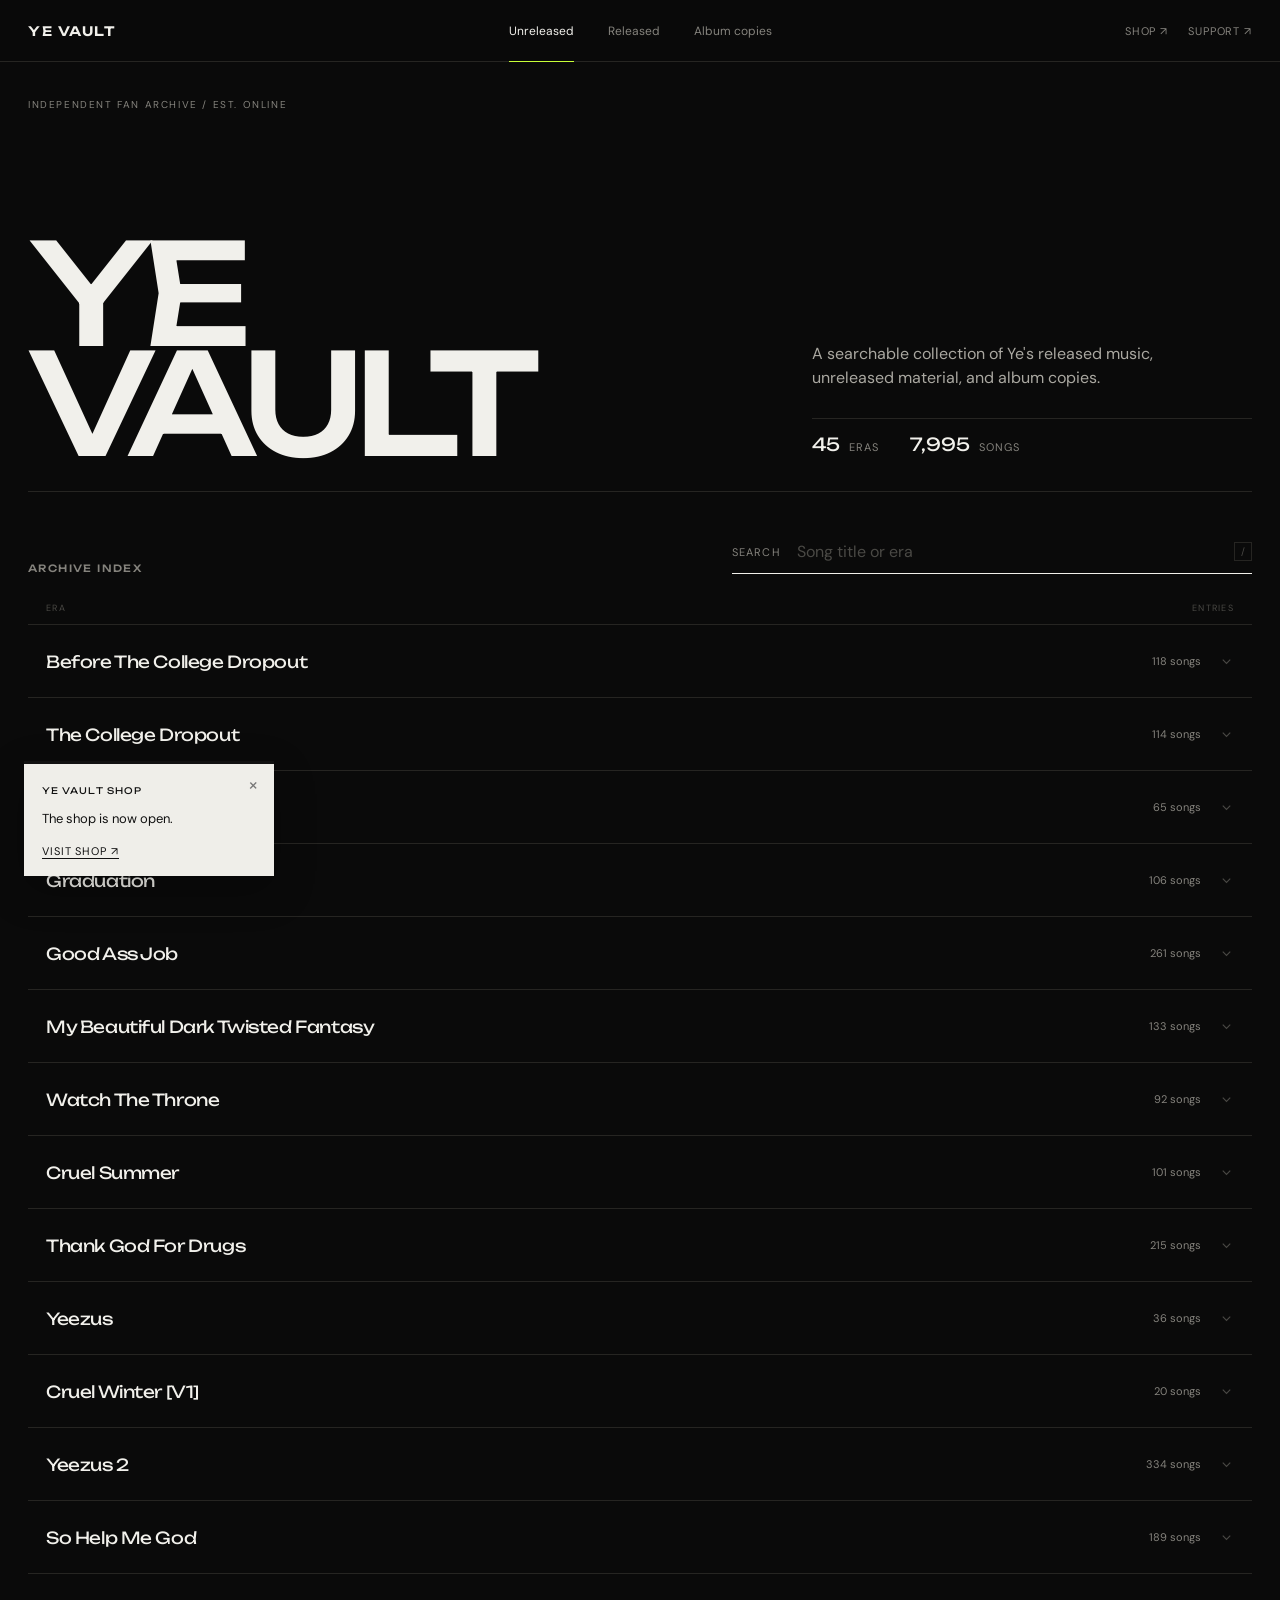
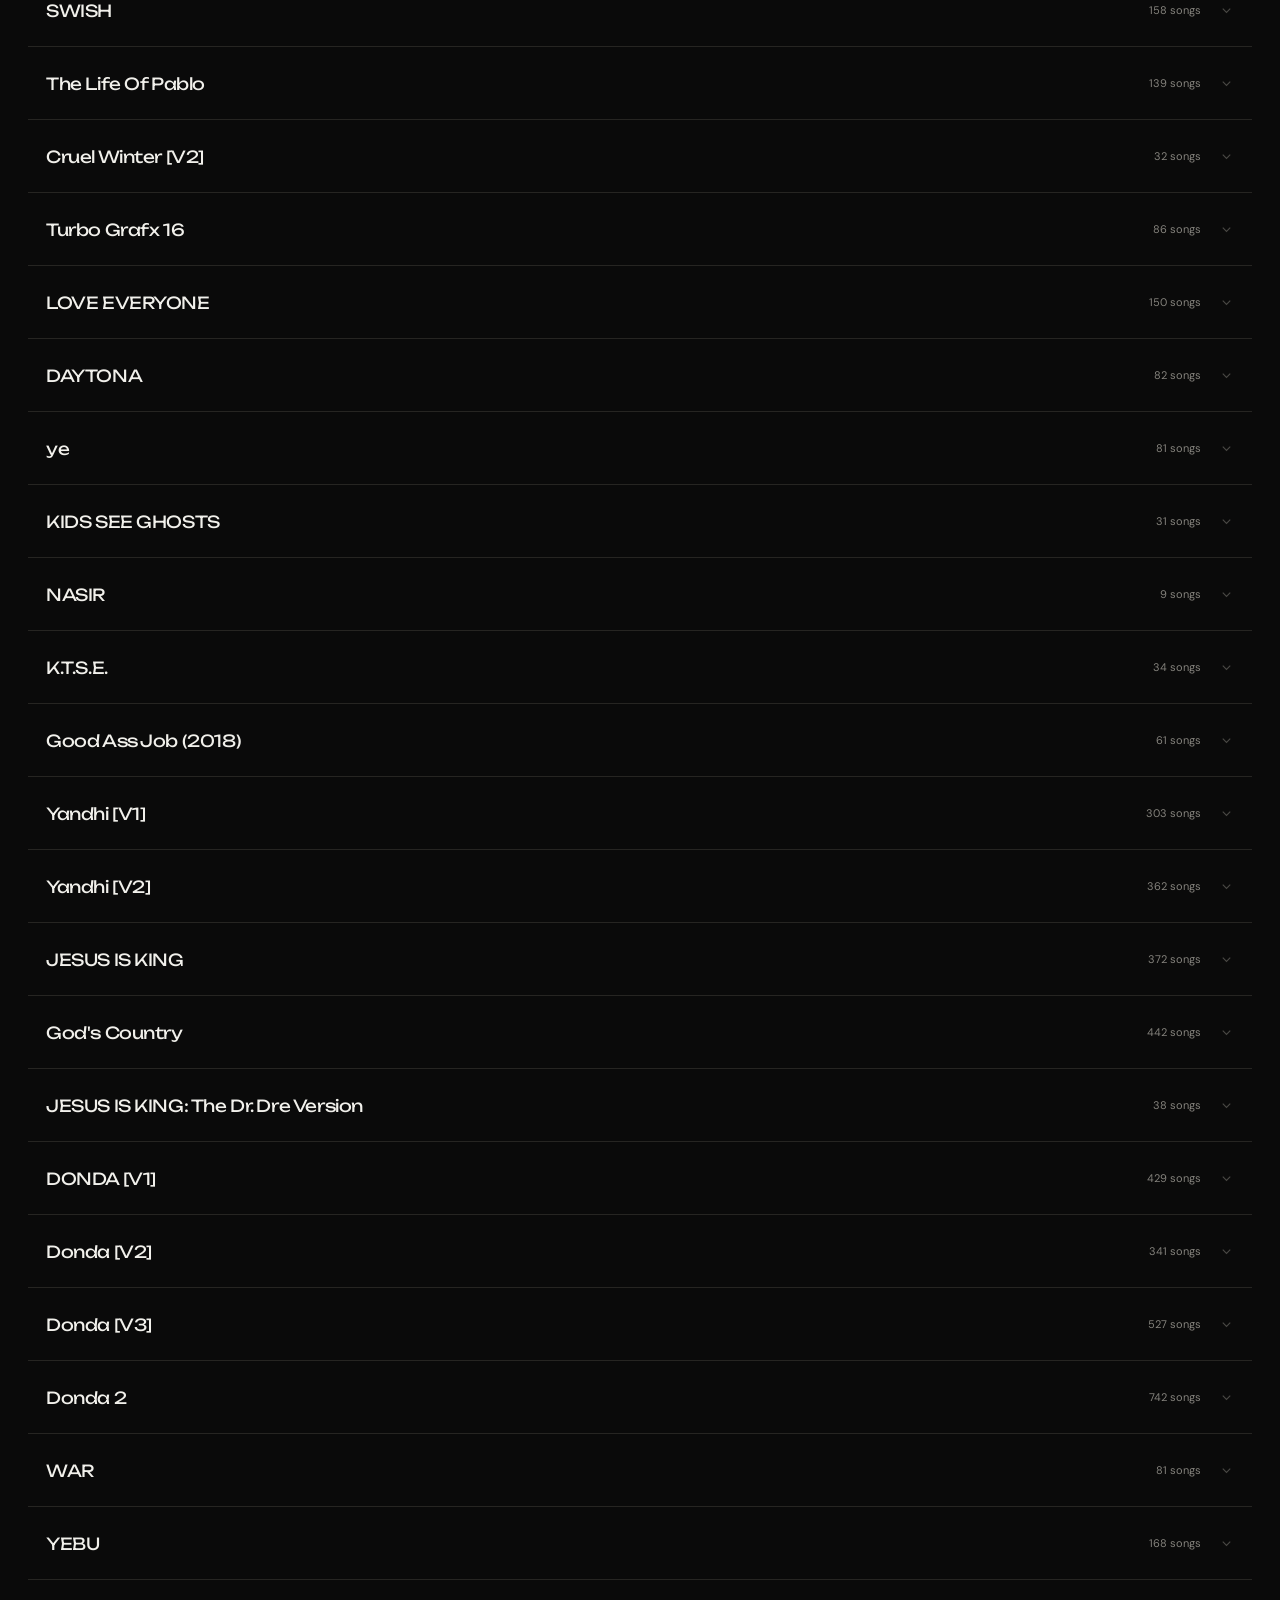
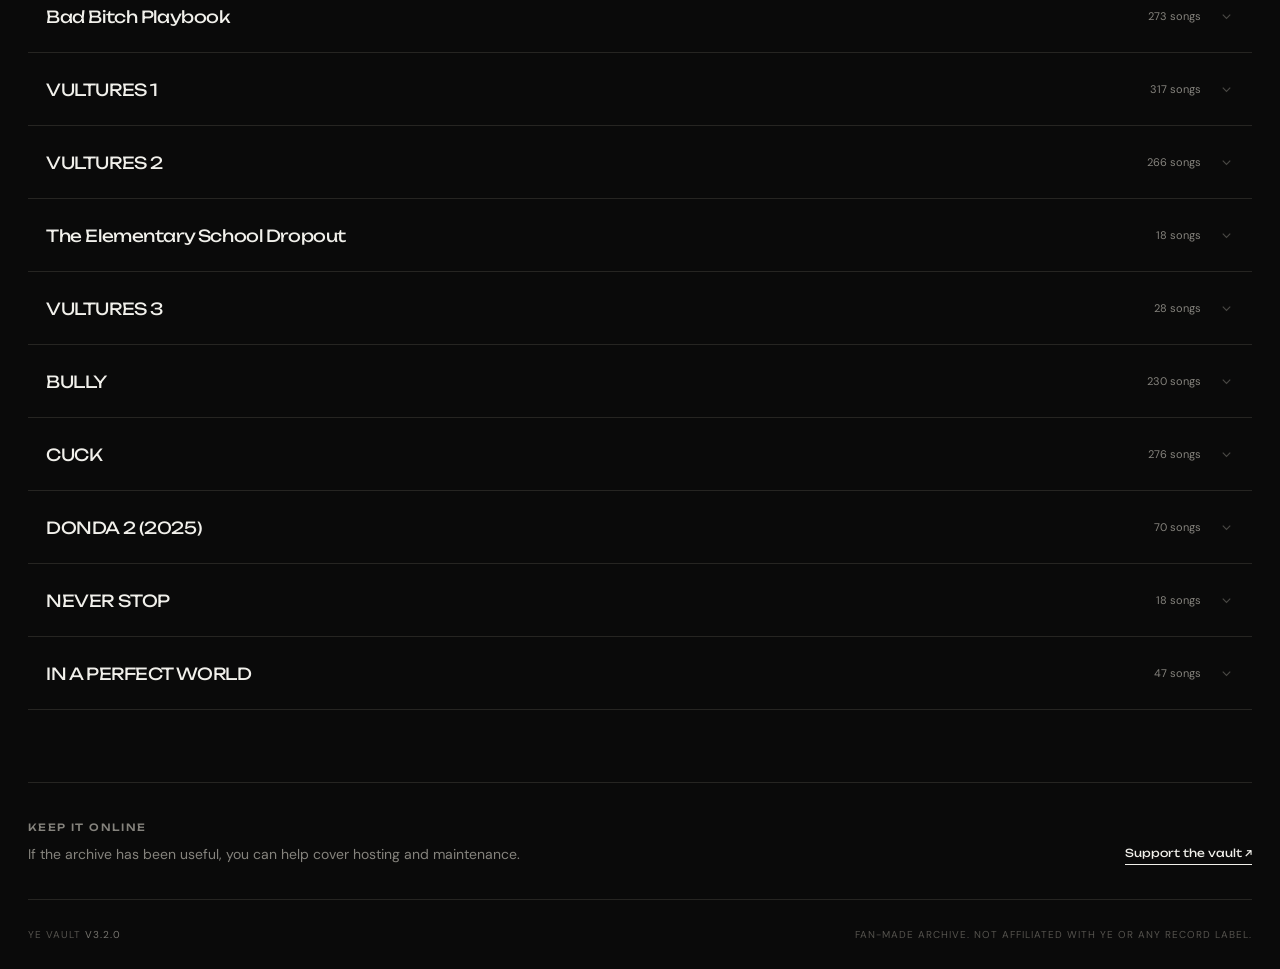
==== index.html @ 6bb831fe "version i forgot" ====
<!DOCTYPE html>
<html lang="en">
<head>
  <meta charset="UTF-8">
  <meta name="viewport" content="width=device-width, initial-scale=1.0">
  <meta name="theme-color" content="#0a0a0a">
  <title>YE Vault — Discography Archive</title>
  <link rel="preconnect" href="https://fonts.googleapis.com">
  <link rel="preconnect" href="https://fonts.gstatic.com" crossorigin>
  <link href="https://fonts.googleapis.com/css2?family=Unbounded:wght@300;400;500;600&family=DM+Sans:wght@300;400;500;600&display=swap" rel="stylesheet">
  <link rel="stylesheet" href="assets/style.css">
</head>
<body>

<header class="site-header">
  <a class="wordmark" href="#top" aria-label="YE Vault home">YE VAULT</a>

  <nav class="primary-nav" aria-label="Archive sections">
    <button class="nav-tab active" type="button" data-tab="u" onclick="switchTab('u','songs')">Unreleased</button>
    <button class="nav-tab" type="button" data-tab="r" onclick="switchTab('r','songs')">Released</button>
    <button class="nav-tab" type="button" data-tab="a" onclick="switchTab('a','links')">Album copies</button>
  </nav>

  <div class="header-links">
    <a href="https://shop.yevault.com" target="_blank" rel="noopener noreferrer">Shop ↗</a>
    <a href="https://ko-fi.com/yevault" target="_blank" rel="noopener noreferrer">Support ↗</a>
  </div>
</header>

<main id="top">
  <section class="masthead">
    <div class="masthead-kicker">Independent fan archive / est. online</div>
    <h1>YE<br>VAULT</h1>
    <div class="masthead-meta">
      <p>A searchable collection of Ye's released music, unreleased material, and album copies.</p>
      <div class="archive-counts" aria-label="Archive statistics">
        <span><strong id="nav-eras">—</strong> eras</span>
        <span><strong id="nav-songs">—</strong> songs</span>
      </div>
    </div>
  </section>

  <section class="archive-shell" aria-label="Music archive">
    <div class="archive-toolbar">
      <div class="section-label">Archive index</div>
      <label class="search-field" for="search-box">
        <span>Search</span>
        <input id="search-box" type="search" placeholder="Song title or era" oninput="onSearch(this.value)" autocomplete="off" spellcheck="false">
        <kbd>/</kbd>
      </label>
    </div>

    <div class="list-head" aria-hidden="true">
      <span>Era</span>
      <span>Entries</span>
    </div>

    <div class="era-list" id="era-list"></div>
  </section>

  <section class="support-strip">
    <div>
      <span class="section-label">Keep it online</span>
      <p>If the archive has been useful, you can help cover hosting and maintenance.</p>
    </div>
    <a href="https://ko-fi.com/yevault" target="_blank" rel="noopener noreferrer">Support the vault ↗</a>
  </section>
</main>

<footer class="site-footer">
  <div>YE VAULT <span>v3.2.0</span></div>
  <div>Fan-made archive. Not affiliated with Ye or any record label.</div>
</footer>

<button class="scroll-top" id="scroll-top" type="button" onclick="goToTop()" aria-label="Back to top">↑</button>

<div class="shop-notice" id="shop-popup" role="status">
  <button class="shop-notice-close" type="button" onclick="dismissShopNotice()" aria-label="Dismiss shop notice">×</button>
  <span>YE VAULT SHOP</span>
  <p>The shop is now open.</p>
  <a href="https://shop.yevault.com" target="_blank" rel="noopener noreferrer">Visit shop ↗</a>
</div>

<script src="assets/data.js"></script>
<script src="assets/app.js"></script>
</body>
</html>
---- assets/style.css ----
@import url('https://fonts.googleapis.com/css2?family=Unbounded:wght@300;400;500;600&family=DM+Sans:wght@300;400;500;600&display=swap');

:root{
  --bg:#0a0a0a;
  --panel:#0e0e0e;
  --ink:#f1f0eb;
  --muted:#85837d;
  --dim:#4a4945;
  --line:#262522;
  --line-soft:#181816;
  --accent:#c7ff37;
  --sans:'DM Sans',sans-serif;
  --display:'Unbounded',sans-serif;
}

*{box-sizing:border-box}
html{scroll-behavior:smooth}
body{margin:0;background:var(--bg);color:var(--ink);font-family:var(--sans);font-size:14px;-webkit-font-smoothing:antialiased}
button,input{font:inherit}
a{color:inherit}
::selection{background:var(--accent);color:#080808}

.site-header{position:sticky;top:0;z-index:100;display:grid;grid-template-columns:1fr auto 1fr;align-items:center;height:62px;padding:0 28px;background:rgba(10,10,10,.92);border-bottom:1px solid var(--line);backdrop-filter:blur(14px)}
.wordmark{font-family:var(--display);font-size:13px;font-weight:600;letter-spacing:.12em;text-decoration:none;white-space:nowrap}
.primary-nav{display:flex;height:100%}
.nav-tab{position:relative;padding:0 17px;border:0;background:transparent;color:var(--muted);cursor:pointer;font-size:12px}
.nav-tab::after{content:"";position:absolute;left:17px;right:17px;bottom:-1px;height:1px;background:transparent}
.nav-tab:hover{color:var(--ink)}
.nav-tab.active{color:var(--ink)}
.nav-tab.active::after{background:var(--accent)}
.header-links{justify-self:end;display:flex;gap:20px;font-size:11px;text-transform:uppercase;letter-spacing:.08em}
.header-links a{color:var(--muted);text-decoration:none}
.header-links a:hover{color:var(--ink)}

main{width:min(1480px,100%);margin:0 auto;padding:0 28px}
.masthead{min-height:430px;display:grid;grid-template-columns:1fr 1fr;grid-template-rows:auto 1fr auto;padding:36px 0 32px;border-bottom:1px solid var(--line)}
.masthead-kicker{grid-column:1/-1;font-size:10px;text-transform:uppercase;letter-spacing:.16em;color:var(--muted)}
.masthead h1{align-self:end;margin:0;font-family:var(--display);font-size:clamp(76px,11vw,180px);font-weight:500;line-height:.78;letter-spacing:-.075em}
.masthead-meta{align-self:end;justify-self:end;width:min(440px,100%);display:grid;gap:28px;padding-bottom:4px}
.masthead-meta p{margin:0;color:#aaa8a1;font-size:16px;line-height:1.5;max-width:38ch}
.archive-counts{display:flex;gap:30px;padding-top:14px;border-top:1px solid var(--line);color:var(--muted);font-size:11px;text-transform:uppercase;letter-spacing:.1em}
.archive-counts strong{font-family:var(--display);font-size:18px;font-weight:400;color:var(--ink);letter-spacing:0;margin-right:5px}

.archive-shell{padding:48px 0 72px}
.archive-toolbar{display:grid;grid-template-columns:1fr minmax(320px,520px);align-items:end;gap:30px;margin-bottom:28px}
.section-label{font-family:var(--display);font-size:10px;font-weight:500;text-transform:uppercase;letter-spacing:.14em;color:var(--muted)}
.search-field{display:grid;grid-template-columns:auto 1fr auto;align-items:center;gap:14px;border-bottom:1px solid var(--ink);padding:0 0 10px;color:var(--muted)}
.search-field span{font-size:11px;text-transform:uppercase;letter-spacing:.1em}
.search-field input{min-width:0;border:0;outline:0;background:transparent;color:var(--ink);font-size:16px}
.search-field input::placeholder{color:#4a4945}
.search-field kbd{font-family:var(--sans);font-size:10px;border:1px solid var(--line);padding:2px 6px;color:var(--dim)}

.list-head{display:grid;grid-template-columns:1fr auto;gap:20px;padding:0 18px 10px;border-bottom:1px solid var(--line);font-size:9px;text-transform:uppercase;letter-spacing:.14em;color:var(--dim)}
.era-list{width:100%}
.era-wrap{border-bottom:1px solid var(--line)}
.era-row{display:grid;grid-template-columns:1fr auto;align-items:center;gap:20px;min-height:72px;padding:0 18px;cursor:pointer;user-select:none;transition:background .12s ease}
.era-row:hover{background:#10100f}
.era-row.active{background:#11120e}
.era-row-name{font-family:var(--display);font-size:clamp(13px,1.3vw,18px);font-weight:400;letter-spacing:-.025em}
.era-row-right{display:flex;align-items:center;gap:18px}
.era-pill{font-size:11px;color:var(--muted);text-transform:lowercase;white-space:nowrap}
.era-chevron{width:15px;height:15px;color:var(--dim);transition:transform .2s ease,color .2s ease}
.era-row.active .era-chevron{transform:rotate(180deg);color:var(--accent)}

.songs-panel{display:grid;grid-template-rows:0fr;transition:grid-template-rows .28s ease}
.songs-panel.open{grid-template-rows:1fr}
.songs-inner{overflow:hidden;background:#0d0d0c}
.song-item{display:grid;grid-template-columns:42px minmax(0,1fr) auto 54px 26px 22px;align-items:center;gap:14px;min-height:46px;padding:0 18px;border-top:1px solid var(--line-soft);text-decoration:none;color:inherit;transition:background .1s ease}
.song-item:hover{background:#121210}
.song-num{color:#393834;font-size:10px;font-variant-numeric:tabular-nums}
.song-name{overflow:hidden;text-overflow:ellipsis;white-space:nowrap;color:#b8b6af;font-size:13px}
.song-item:hover .song-name{color:var(--ink)}
.song-quality{font-size:9px;text-transform:uppercase;letter-spacing:.08em;white-space:nowrap}
.song-len{justify-self:end;color:#4d4c47;font-size:10px;font-variant-numeric:tabular-nums}
.ext-icon,.note-toggle{display:grid;place-items:center;width:22px;height:22px;color:#55534e}
.ext-icon{opacity:.3}
.song-item:hover .ext-icon{opacity:1;color:var(--accent)}
.ext-icon svg{width:12px;height:12px}
.note-toggle{border:1px solid var(--line);font-size:12px;line-height:1}
.song-item.expanded .note-toggle{border-color:var(--accent);color:var(--accent)}
.no-link .ext-icon{visibility:hidden}
.song-note{display:none;padding:12px 122px 16px 74px;border-top:1px solid var(--line-soft);color:#77756f;font-size:12px;line-height:1.55}
.song-item.expanded + .song-note{display:block}

.q-high{color:#9adf65}.q-cd{color:#7caed9}.q-low{color:#d2786c}.q-rec{color:#d4ad5c}.q-na{color:#44433f}.q-other{color:#a58bd4}.q-conf{color:#73c8c0}
.no-results{padding:54px 18px;border-bottom:1px solid var(--line);color:var(--dim);font-family:var(--display);font-size:11px;text-transform:uppercase;letter-spacing:.1em}

.support-strip{display:grid;grid-template-columns:1fr auto;align-items:end;gap:30px;padding:34px 0;border-top:1px solid var(--line);border-bottom:1px solid var(--line)}
.support-strip p{margin:9px 0 0;color:var(--muted);max-width:560px;line-height:1.5}
.support-strip a{font-family:var(--display);font-size:11px;text-decoration:none;border-bottom:1px solid var(--ink);padding-bottom:4px}
.support-strip a:hover{color:var(--accent);border-color:var(--accent)}

.site-footer{display:flex;justify-content:space-between;gap:24px;width:min(1480px,100%);margin:0 auto;padding:28px;color:#55534e;font-size:10px;text-transform:uppercase;letter-spacing:.1em}
.site-footer span{color:#77756f}
.scroll-top{position:fixed;right:24px;bottom:24px;z-index:120;width:38px;height:38px;border:1px solid var(--line);background:#0d0d0c;color:var(--ink);opacity:0;pointer-events:none;cursor:pointer;transition:opacity .2s,border-color .2s}
.scroll-top.visible{opacity:1;pointer-events:auto}
.scroll-top:hover{border-color:var(--accent);color:var(--accent)}

.shop-notice{position:fixed;left:24px;bottom:24px;z-index:130;width:250px;padding:16px 18px 17px;background:#efeee9;color:#111;border-top:3px solid #111;box-shadow:0 14px 40px rgba(0,0,0,.28);animation:noticeIn .35s .8s both}
.shop-notice.hidden{display:none}
.shop-notice>span{font-family:var(--display);font-size:9px;letter-spacing:.12em}
.shop-notice p{margin:12px 0 14px;font-size:13px}
.shop-notice a{font-size:11px;text-transform:uppercase;letter-spacing:.08em;text-decoration:none;border-bottom:1px solid #111}
.shop-notice-close{position:absolute;top:10px;right:10px;border:0;background:none;color:#777;cursor:pointer;font-size:19px;line-height:1}
@keyframes noticeIn{from{opacity:0;transform:translateY(12px)}to{opacity:1;transform:none}}
@keyframes listIn{from{opacity:.35;transform:translateY(5px)}to{opacity:1;transform:none}}
.era-list.switching{animation:listIn .2s ease both}

@media(max-width:850px){
  .site-header{grid-template-columns:auto 1fr;padding:0 18px;height:auto;min-height:58px}
  .primary-nav{order:3;grid-column:1/-1;width:100%;height:42px;border-top:1px solid var(--line);margin-top:8px}
  .nav-tab{flex:1;padding:0;text-align:left}
  .nav-tab::after{left:0;right:16px}
  .header-links{gap:14px}
  main{padding:0 18px}
  .masthead{min-height:360px;grid-template-columns:1fr;padding-top:26px}
  .masthead-kicker{grid-column:auto}
  .masthead h1{font-size:clamp(68px,18vw,126px);align-self:center;margin:50px 0 38px}
  .masthead-meta{justify-self:start;width:100%}
  .archive-toolbar{grid-template-columns:1fr}
  .search-field{max-width:none}
  .song-item{grid-template-columns:32px minmax(0,1fr) auto 42px 22px;gap:10px;padding:0 10px}
  .song-quality{display:none}
  .song-note{padding:12px 44px 16px 52px}
}

@media(max-width:560px){
  .header-links a:first-child{display:none}
  .site-header{padding:0 14px}
  main{padding:0 14px}
  .masthead{min-height:330px}
  .masthead h1{font-size:21vw}
  .masthead-meta p{font-size:14px}
  .archive-counts{gap:18px}
  .archive-shell{padding:38px 0 54px}
  .list-head{padding-left:10px;padding-right:10px}
  .era-row{min-height:64px;padding:0 10px}
  .era-row-name{font-size:12px;line-height:1.3}
  .era-pill{font-size:10px}
  .song-item{grid-template-columns:24px minmax(0,1fr) 38px 20px;min-height:44px}
  .song-len{font-size:9px}
  .ext-icon{display:none}
  .song-note{padding:12px 18px 16px 44px}
  .support-strip{grid-template-columns:1fr;align-items:start}
  .support-strip a{justify-self:start}
  .site-footer{display:grid;padding:24px 14px;line-height:1.6}
  .shop-notice{left:14px;bottom:14px;width:210px}
  .scroll-top{right:14px;bottom:14px}
}
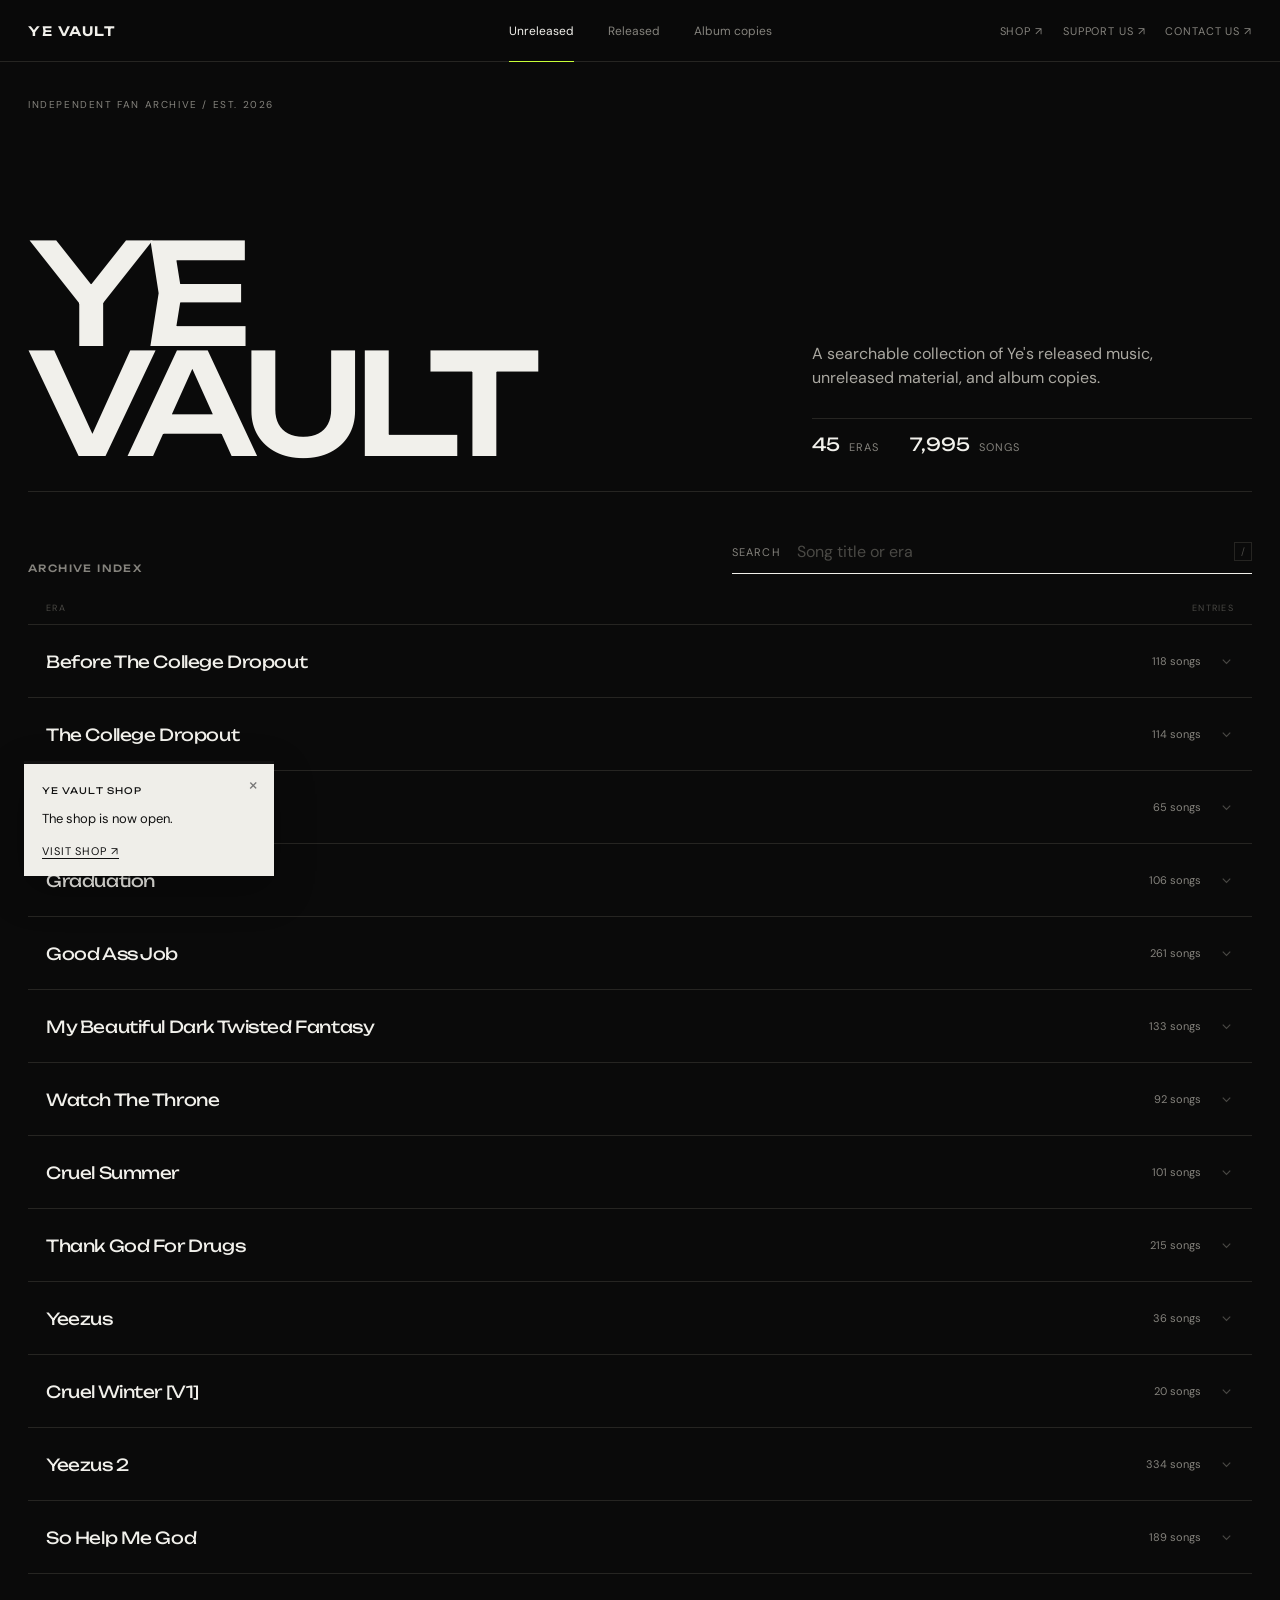
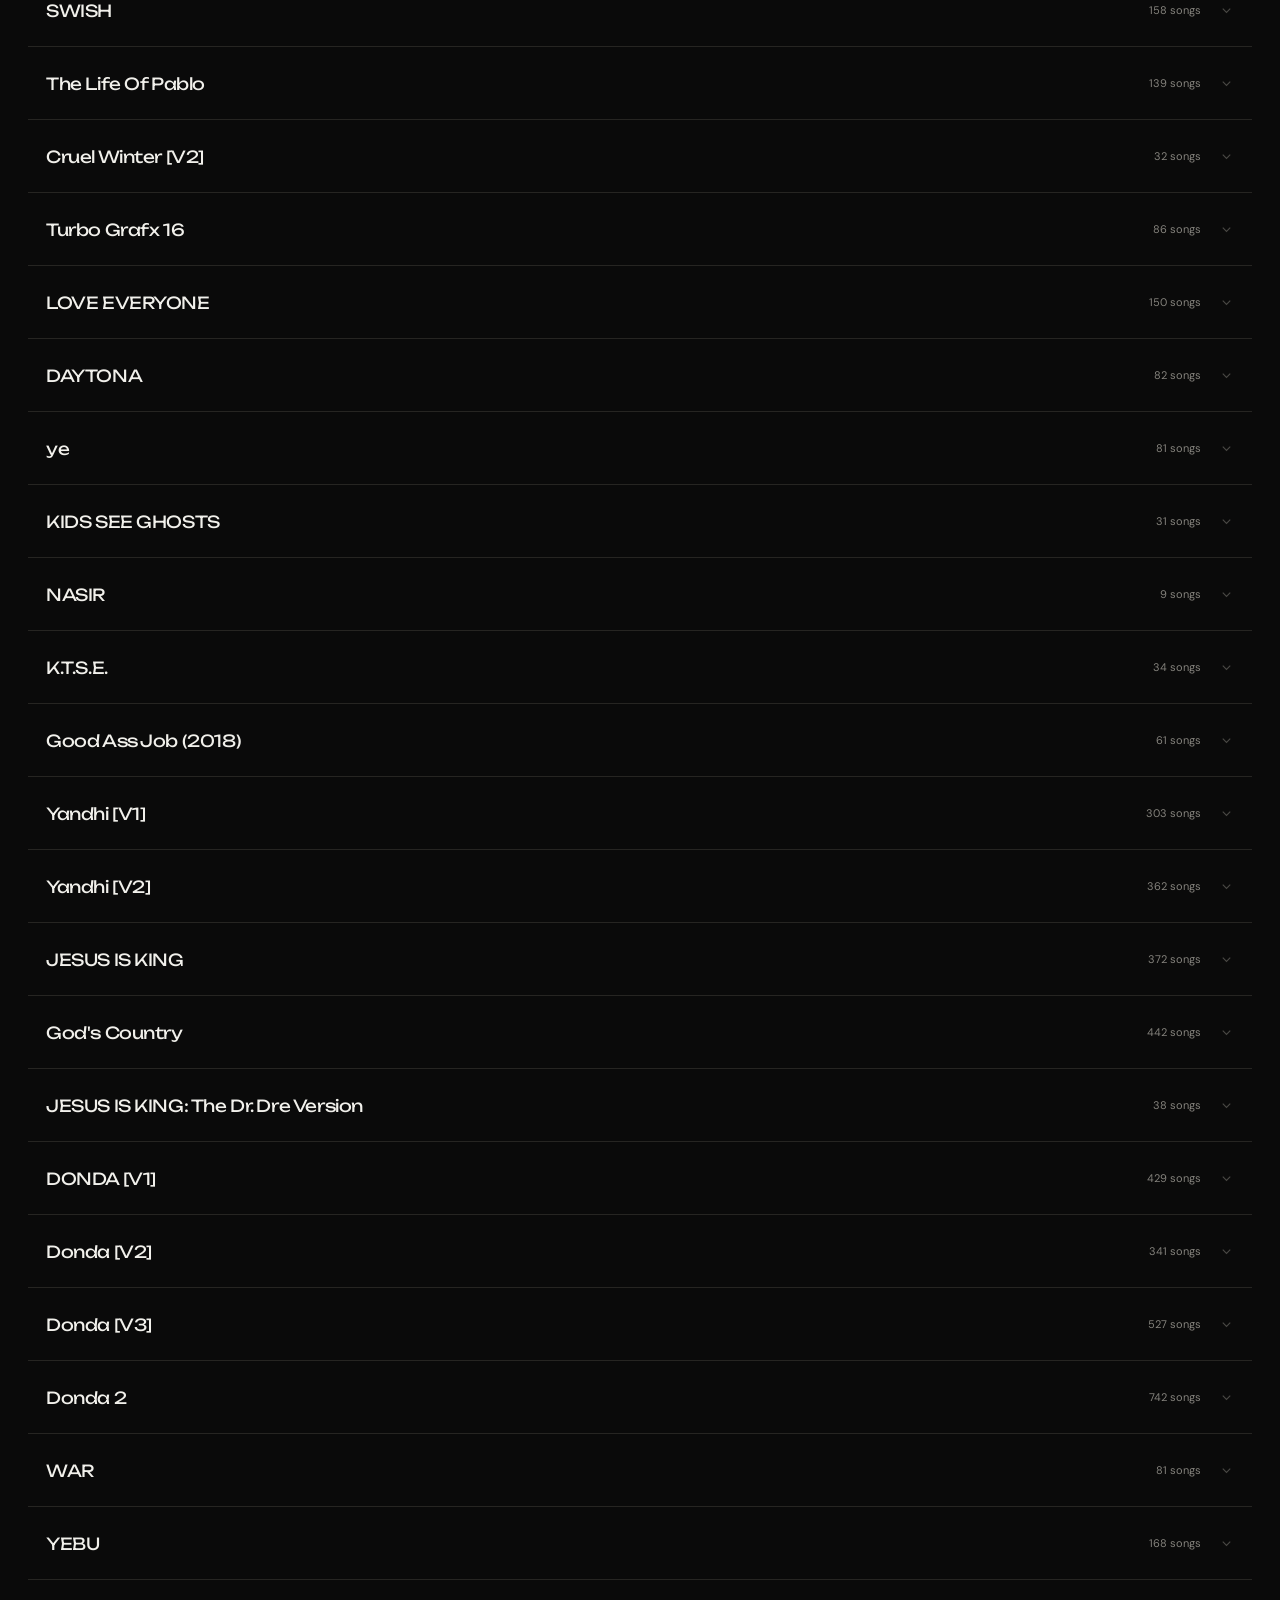
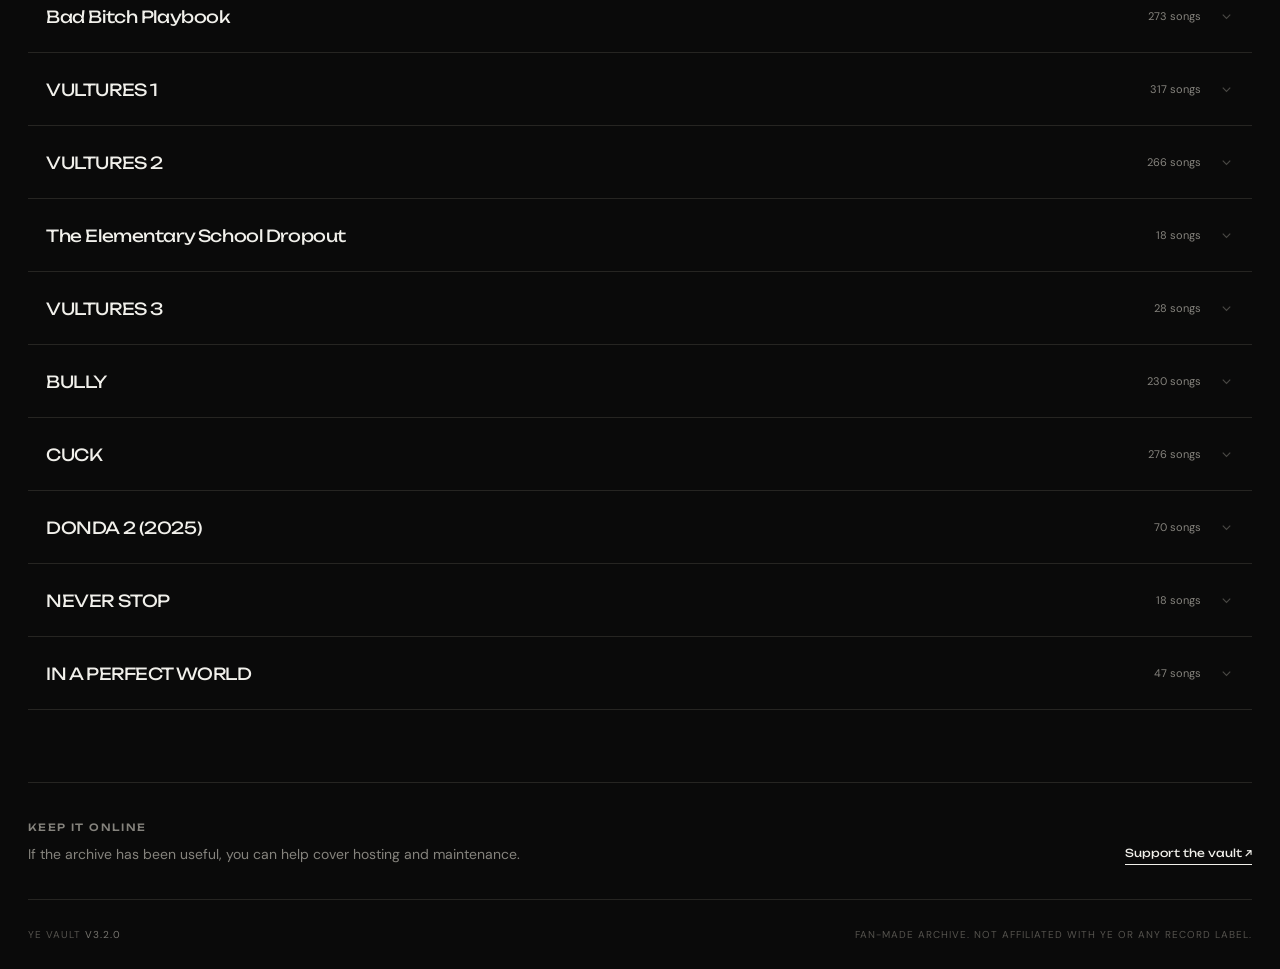
==== commit 88c2a025: "index.html v3.4.1" ====
--- a/index.html
+++ b/index.html
@@ -4,7 +4,8 @@
   <meta charset="UTF-8">
   <meta name="viewport" content="width=device-width, initial-scale=1.0">
   <meta name="theme-color" content="#0a0a0a">
-  <title>YE Vault — Discography Archive</title>
+  <title>YE VAULT</title>
+ <link rel="icon" type="image/svg+xml" href="assets/favicon.svg">
   <link rel="preconnect" href="https://fonts.googleapis.com">
   <link rel="preconnect" href="https://fonts.gstatic.com" crossorigin>
   <link href="https://fonts.googleapis.com/css2?family=Unbounded:wght@300;400;500;600&family=DM+Sans:wght@300;400;500;600&display=swap" rel="stylesheet">
@@ -23,13 +24,14 @@
 
   <div class="header-links">
     <a href="https://shop.yevault.com" target="_blank" rel="noopener noreferrer">Shop ↗</a>
-    <a href="https://ko-fi.com/yevault" target="_blank" rel="noopener noreferrer">Support ↗</a>
+    <a href="https://ko-fi.com/yevault" target="_blank" rel="noopener noreferrer">Support Us ↗</a>
+    <a href="mailto:support@yevault.com" target="_blank" rel="noopener noreferrer">Contact Us ↗</a>
   </div>
 </header>
 
 <main id="top">
   <section class="masthead">
-    <div class="masthead-kicker">Independent fan archive / est. online</div>
+    <div class="masthead-kicker">Independent fan archive / est. 2026</div>
     <h1>YE<br>VAULT</h1>
     <div class="masthead-meta">
       <p>A searchable collection of Ye's released music, unreleased material, and album copies.</p>
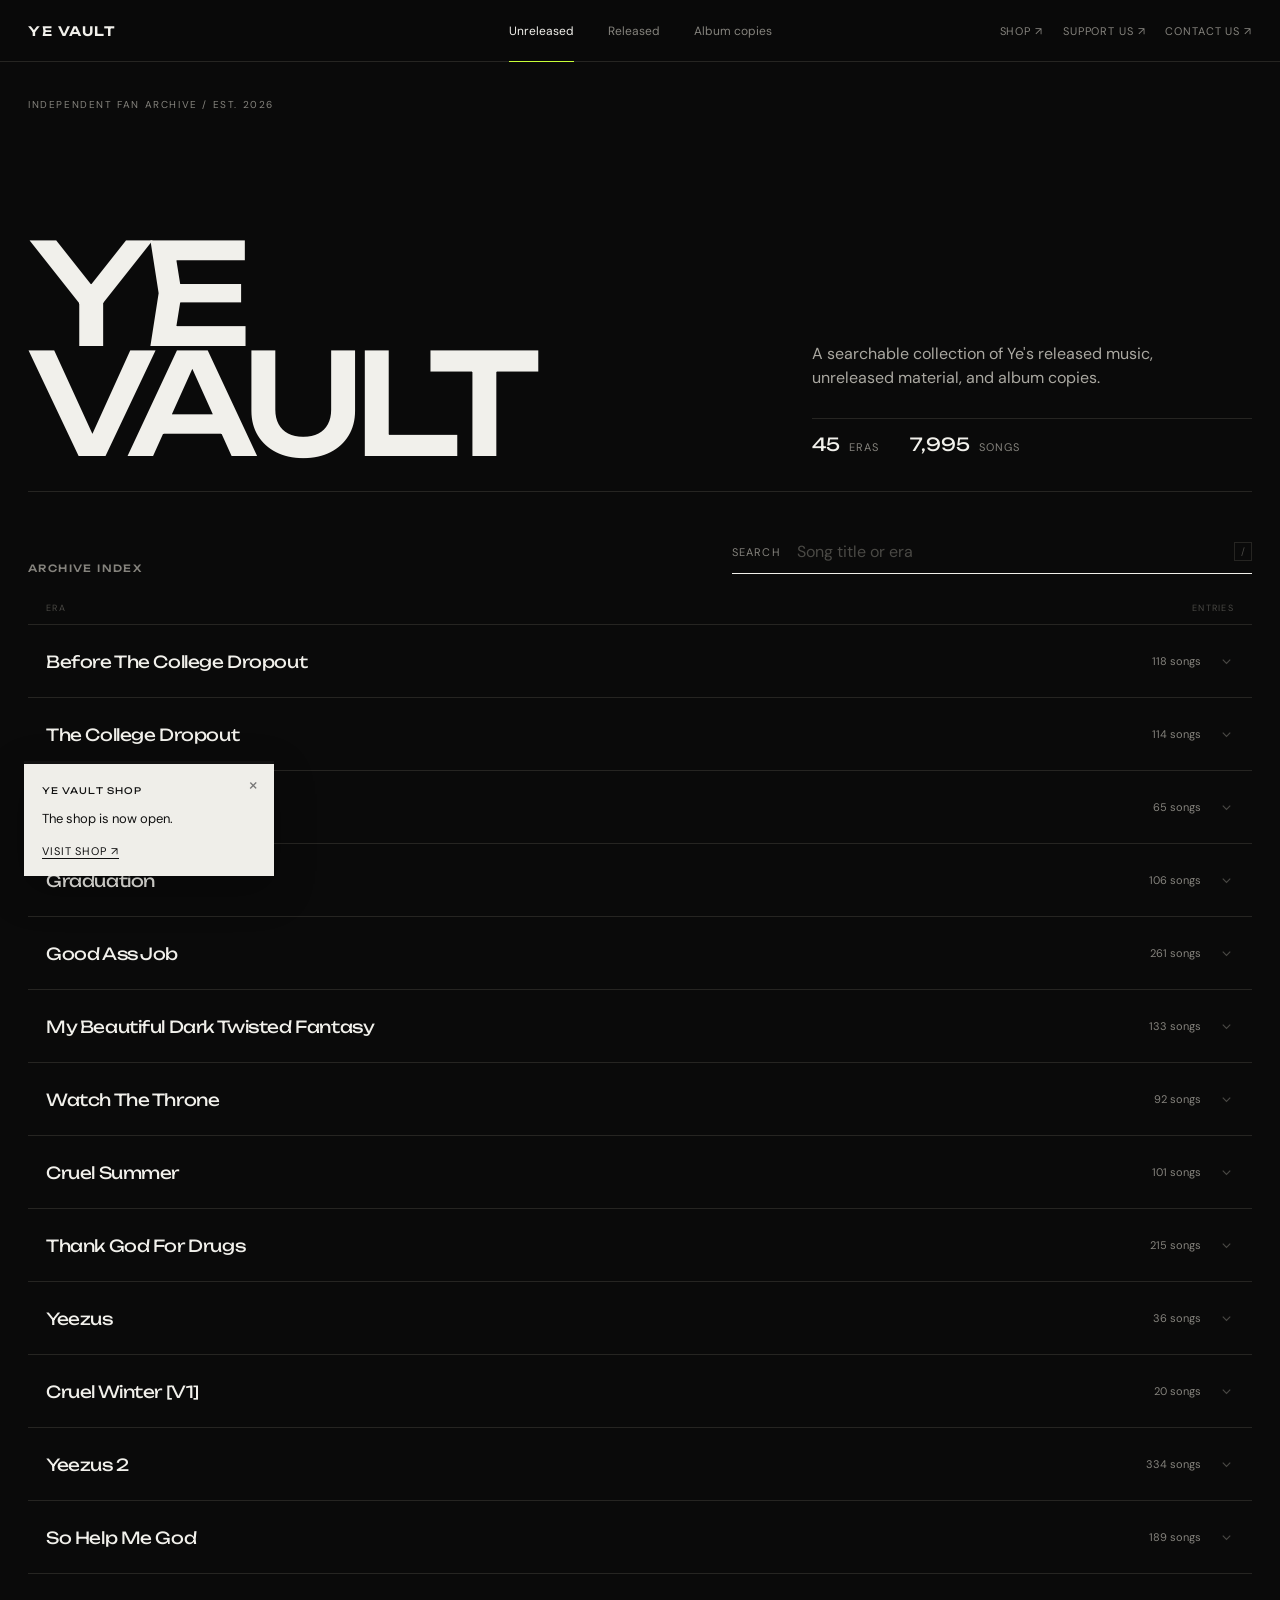
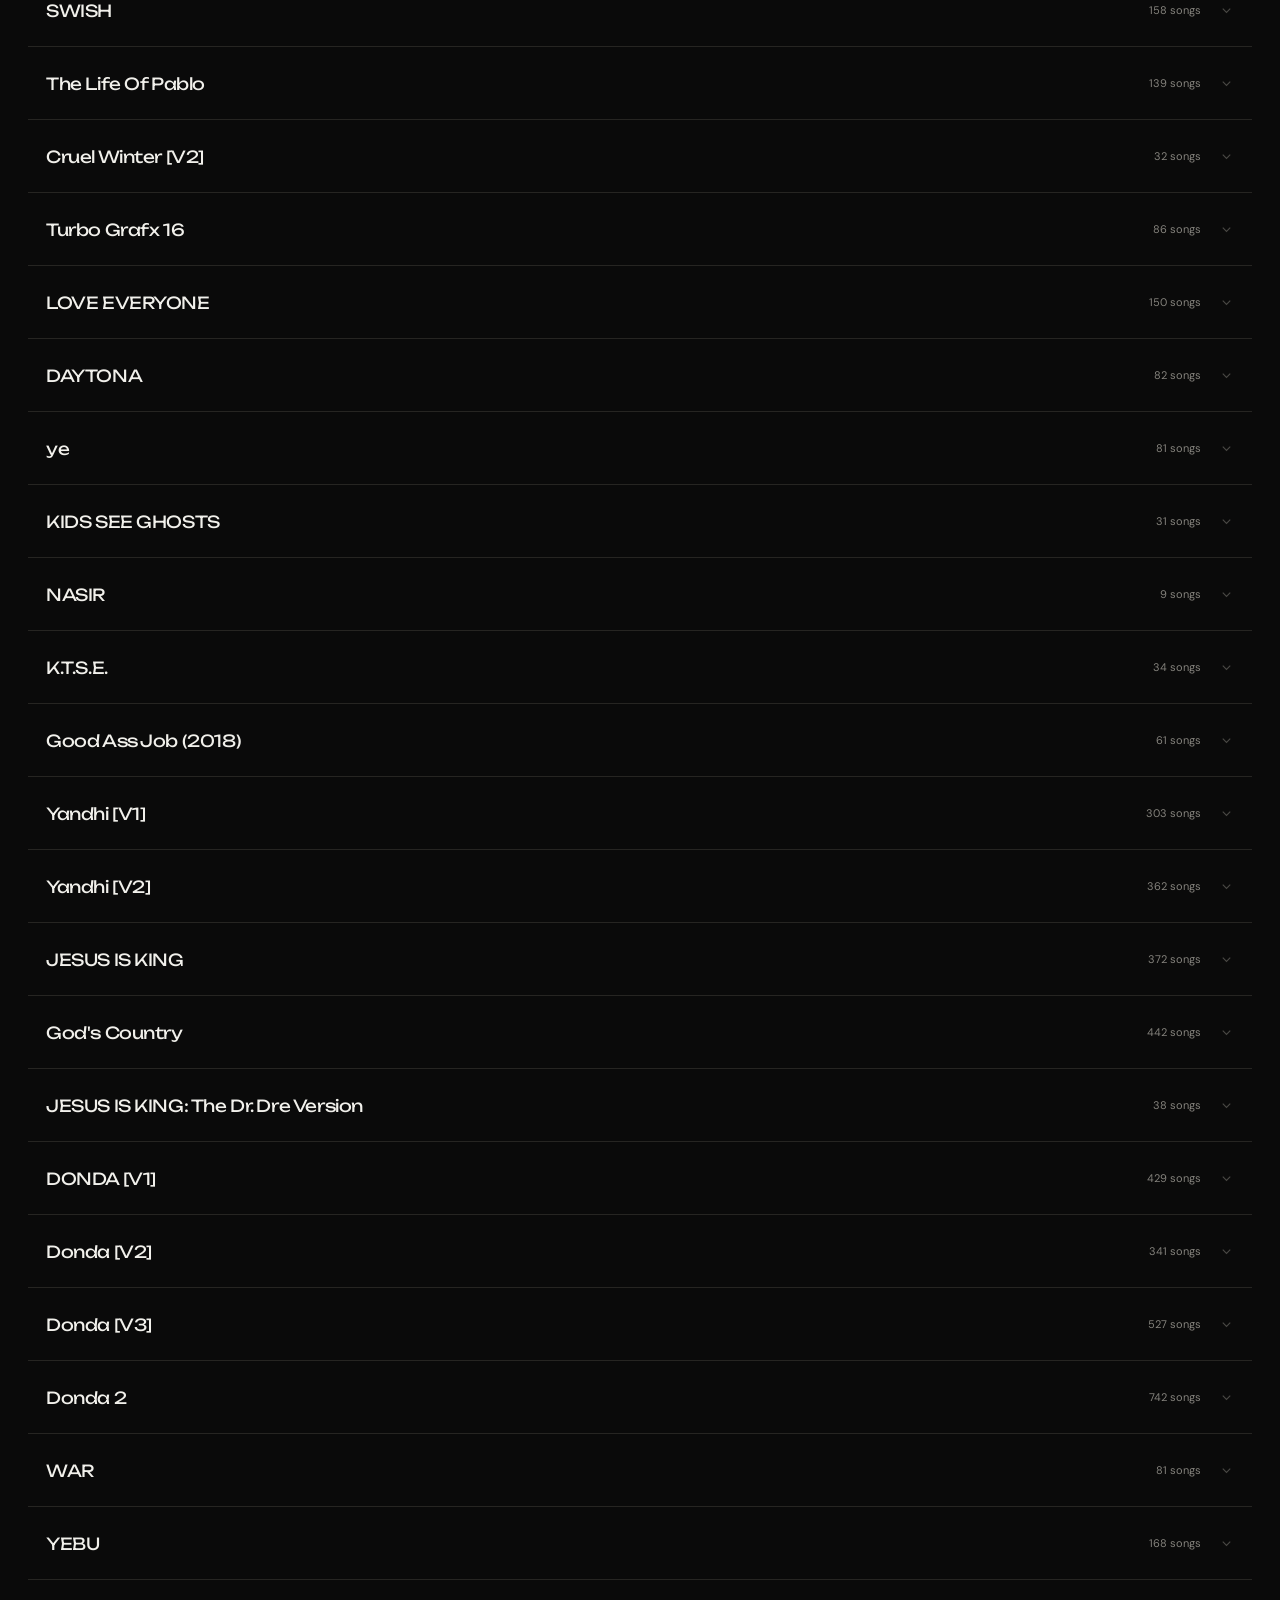
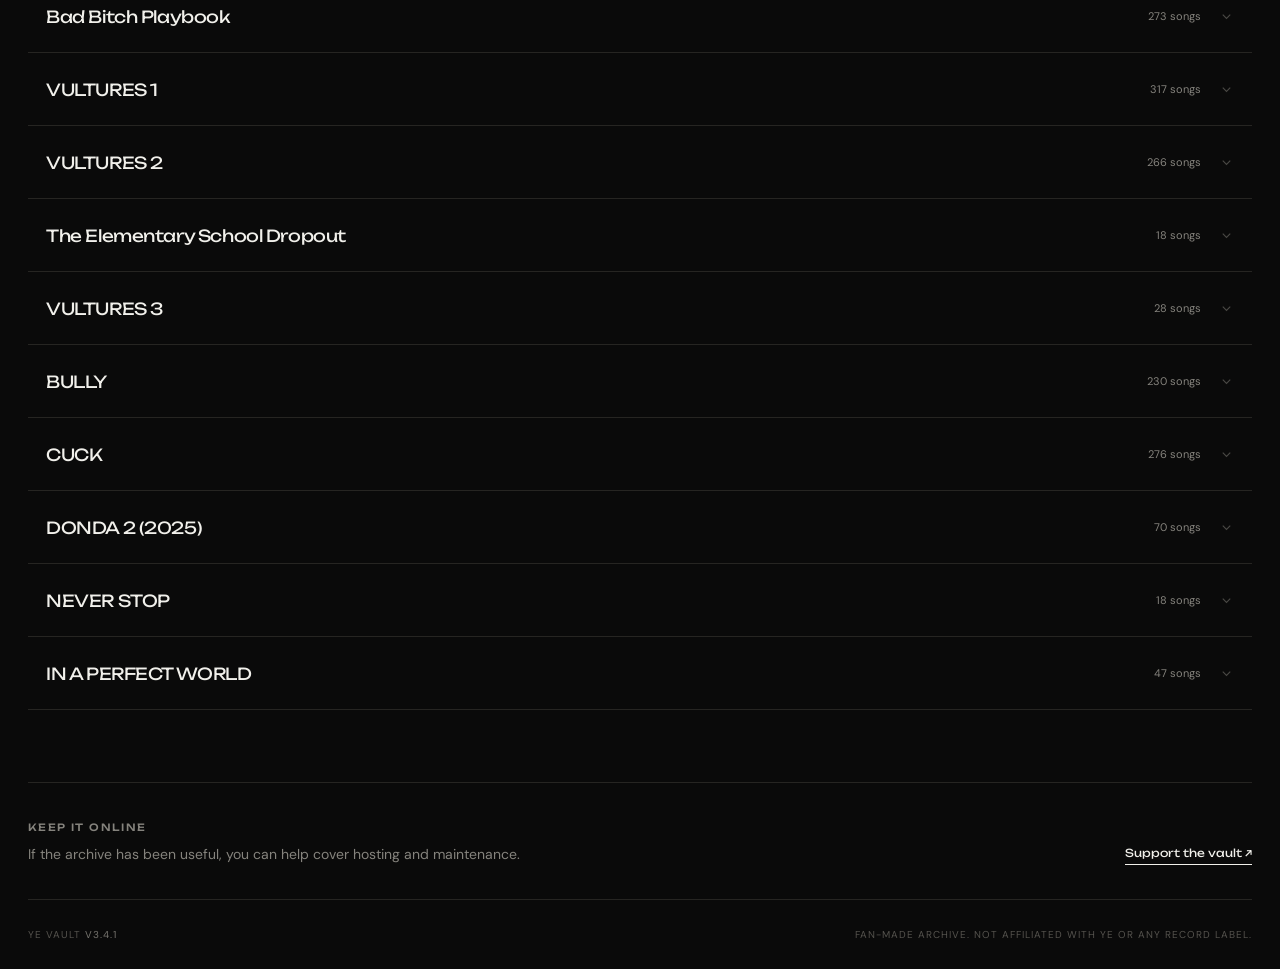
==== commit dd5aee56: "index.html v3.4.1 2" ====
--- a/index.html
+++ b/index.html
@@ -70,7 +70,7 @@
 </main>
 
 <footer class="site-footer">
-  <div>YE VAULT <span>v3.2.0</span></div>
+  <div>YE VAULT <span>v3.4.1</span></div>
   <div>Fan-made archive. Not affiliated with Ye or any record label.</div>
 </footer>
 
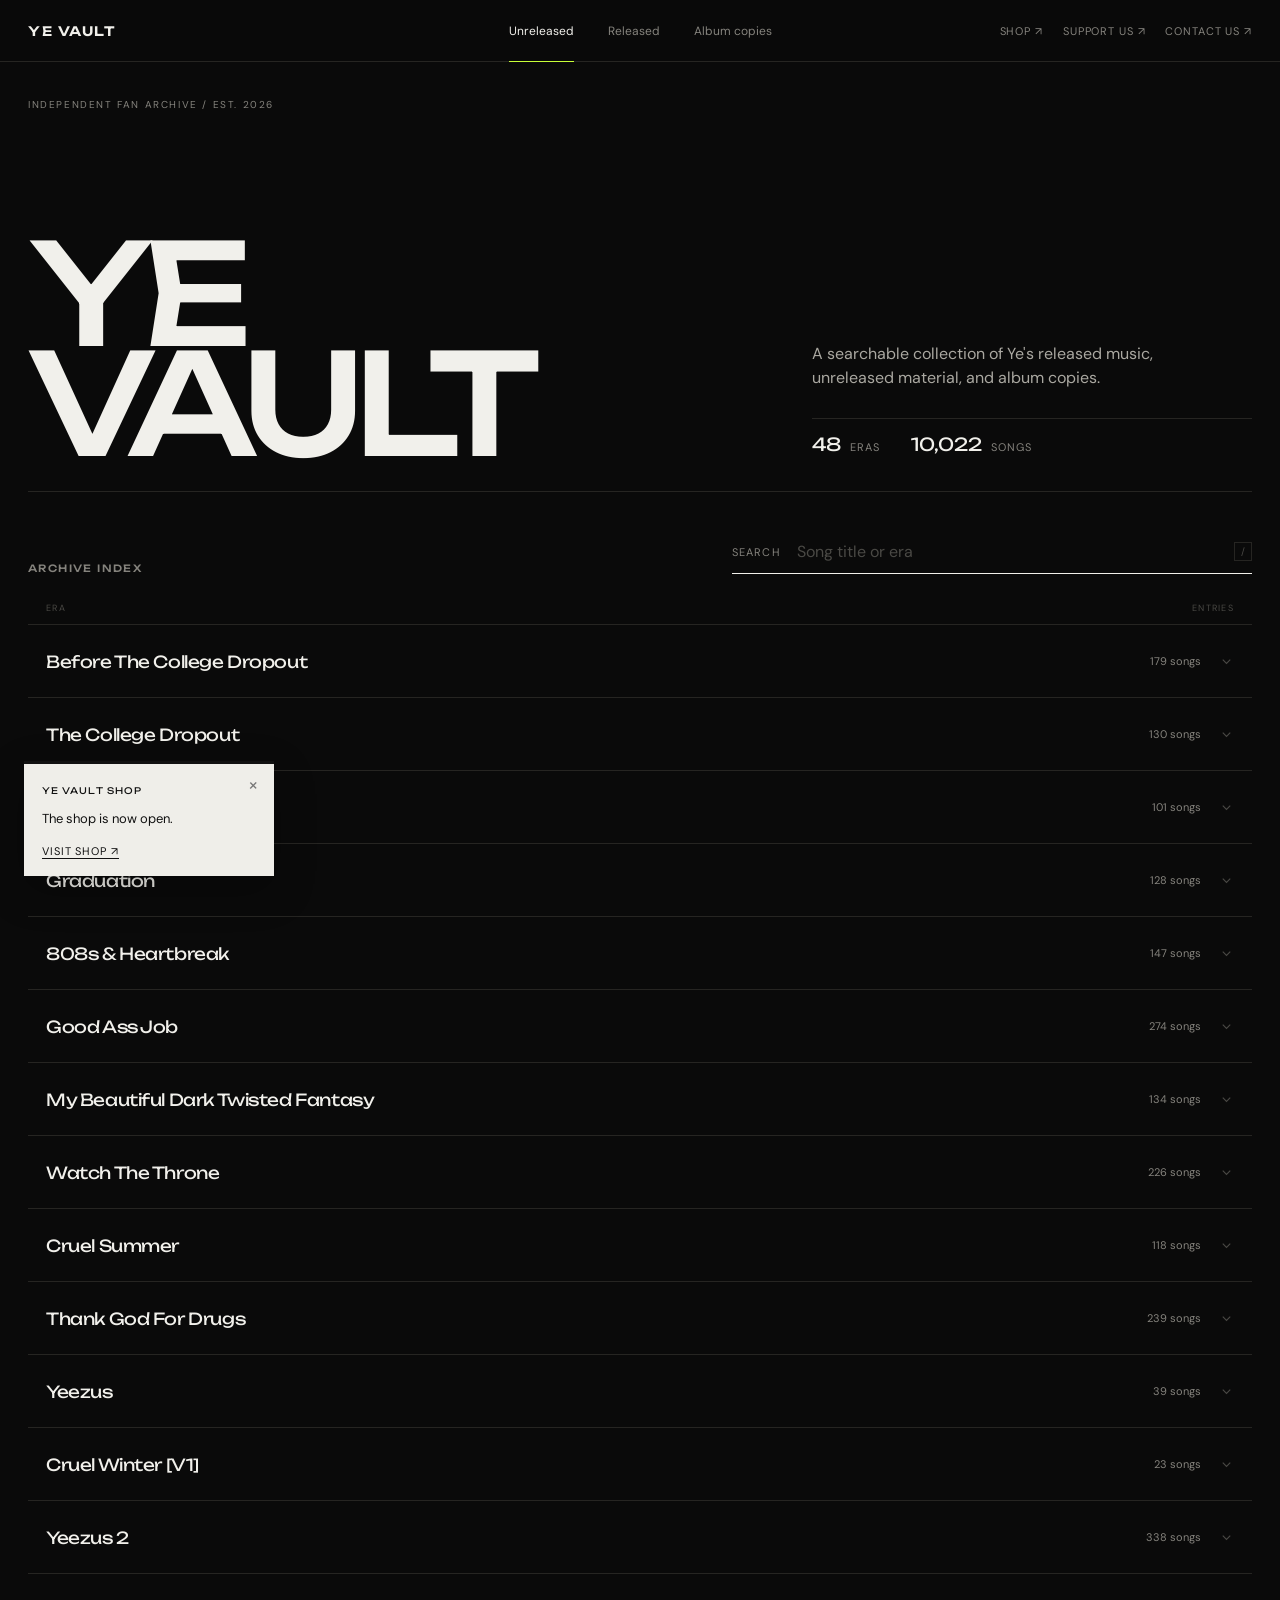
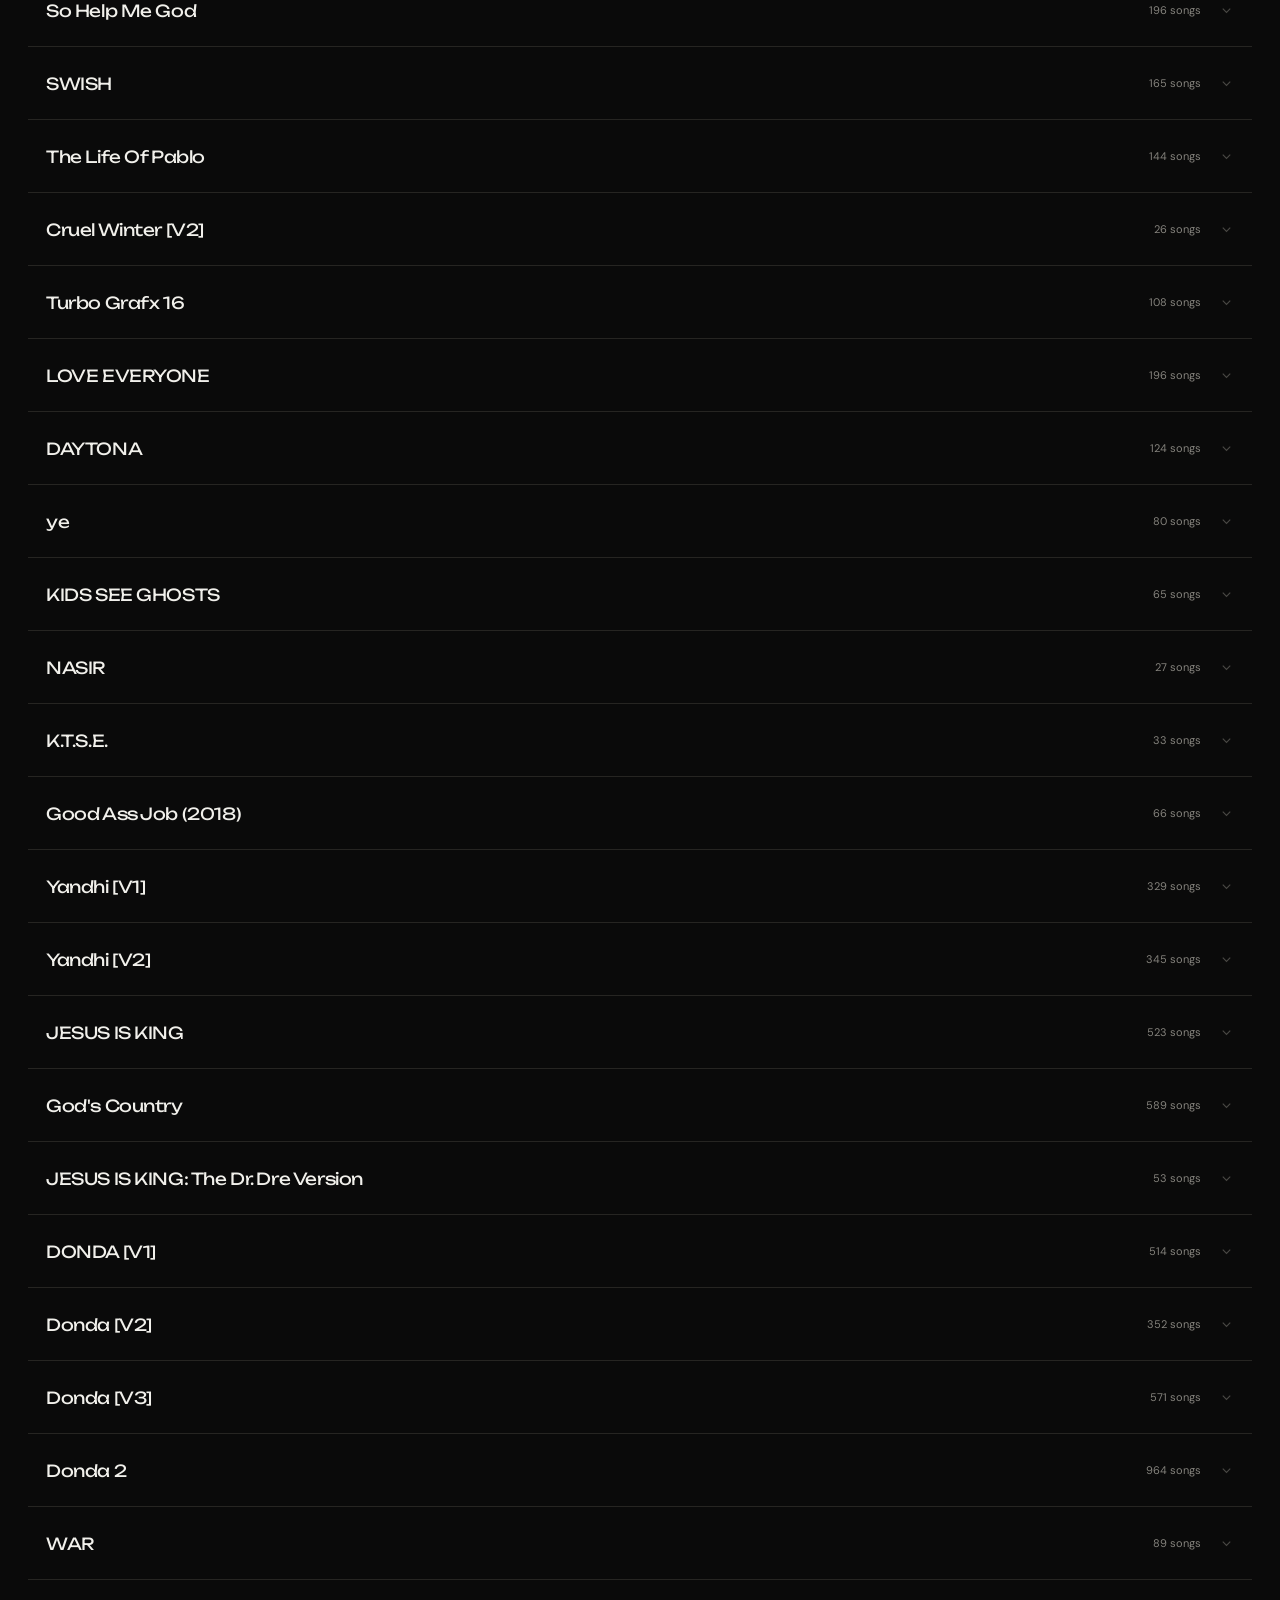
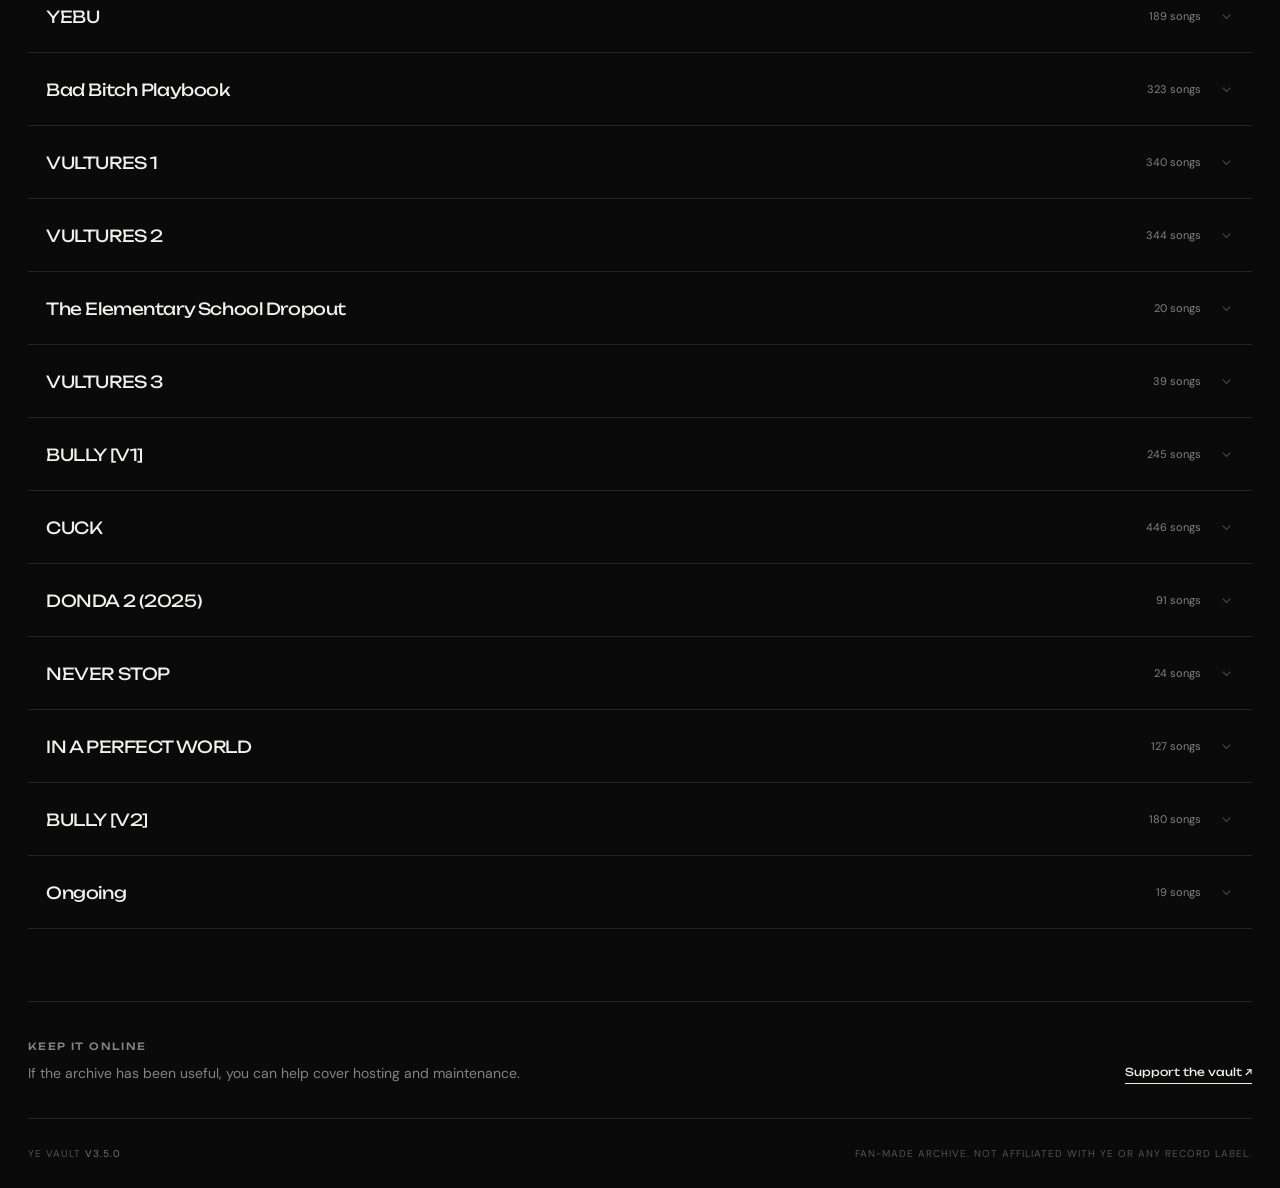
==== commit 782e60bd: "Update YE VAULT tracker data" ====
--- a/index.html
+++ b/index.html
@@ -1,89 +1,89 @@
-<!DOCTYPE html>
-<html lang="en">
-<head>
-  <meta charset="UTF-8">
-  <meta name="viewport" content="width=device-width, initial-scale=1.0">
-  <meta name="theme-color" content="#0a0a0a">
-  <title>YE VAULT</title>
- <link rel="icon" type="image/svg+xml" href="assets/favicon.svg">
-  <link rel="preconnect" href="https://fonts.googleapis.com">
-  <link rel="preconnect" href="https://fonts.gstatic.com" crossorigin>
-  <link href="https://fonts.googleapis.com/css2?family=Unbounded:wght@300;400;500;600&family=DM+Sans:wght@300;400;500;600&display=swap" rel="stylesheet">
-  <link rel="stylesheet" href="assets/style.css">
-</head>
-<body>
-
-<header class="site-header">
-  <a class="wordmark" href="#top" aria-label="YE Vault home">YE VAULT</a>
-
-  <nav class="primary-nav" aria-label="Archive sections">
-    <button class="nav-tab active" type="button" data-tab="u" onclick="switchTab('u','songs')">Unreleased</button>
-    <button class="nav-tab" type="button" data-tab="r" onclick="switchTab('r','songs')">Released</button>
-    <button class="nav-tab" type="button" data-tab="a" onclick="switchTab('a','links')">Album copies</button>
-  </nav>
-
-  <div class="header-links">
-    <a href="https://shop.yevault.com" target="_blank" rel="noopener noreferrer">Shop ↗</a>
-    <a href="https://ko-fi.com/yevault" target="_blank" rel="noopener noreferrer">Support Us ↗</a>
-    <a href="mailto:support@yevault.com" target="_blank" rel="noopener noreferrer">Contact Us ↗</a>
-  </div>
-</header>
-
-<main id="top">
-  <section class="masthead">
-    <div class="masthead-kicker">Independent fan archive / est. 2026</div>
-    <h1>YE<br>VAULT</h1>
-    <div class="masthead-meta">
-      <p>A searchable collection of Ye's released music, unreleased material, and album copies.</p>
-      <div class="archive-counts" aria-label="Archive statistics">
-        <span><strong id="nav-eras">—</strong> eras</span>
-        <span><strong id="nav-songs">—</strong> songs</span>
-      </div>
-    </div>
-  </section>
-
-  <section class="archive-shell" aria-label="Music archive">
-    <div class="archive-toolbar">
-      <div class="section-label">Archive index</div>
-      <label class="search-field" for="search-box">
-        <span>Search</span>
-        <input id="search-box" type="search" placeholder="Song title or era" oninput="onSearch(this.value)" autocomplete="off" spellcheck="false">
-        <kbd>/</kbd>
-      </label>
-    </div>
-
-    <div class="list-head" aria-hidden="true">
-      <span>Era</span>
-      <span>Entries</span>
-    </div>
-
-    <div class="era-list" id="era-list"></div>
-  </section>
-
-  <section class="support-strip">
-    <div>
-      <span class="section-label">Keep it online</span>
-      <p>If the archive has been useful, you can help cover hosting and maintenance.</p>
-    </div>
-    <a href="https://ko-fi.com/yevault" target="_blank" rel="noopener noreferrer">Support the vault ↗</a>
-  </section>
-</main>
-
-<footer class="site-footer">
-  <div>YE VAULT <span>v3.4.1</span></div>
-  <div>Fan-made archive. Not affiliated with Ye or any record label.</div>
-</footer>
-
-<button class="scroll-top" id="scroll-top" type="button" onclick="goToTop()" aria-label="Back to top">↑</button>
-
-<div class="shop-notice" id="shop-popup" role="status">
-  <button class="shop-notice-close" type="button" onclick="dismissShopNotice()" aria-label="Dismiss shop notice">×</button>
-  <span>YE VAULT SHOP</span>
-  <p>The shop is now open.</p>
-  <a href="https://shop.yevault.com" target="_blank" rel="noopener noreferrer">Visit shop ↗</a>
-</div>
-
-<script src="assets/data.js"></script>
-<script src="assets/app.js"></script>
-</body>
-</html>
+<!DOCTYPE html>
+<html lang="en">
+<head>
+  <meta charset="UTF-8">
+  <meta name="viewport" content="width=device-width, initial-scale=1.0">
+  <meta name="theme-color" content="#0a0a0a">
+  <title>YE VAULT</title>
+ <link rel="icon" type="image/svg+xml" href="assets/favicon.svg">
+  <link rel="preconnect" href="https://fonts.googleapis.com">
+  <link rel="preconnect" href="https://fonts.gstatic.com" crossorigin>
+  <link href="https://fonts.googleapis.com/css2?family=Unbounded:wght@300;400;500;600&family=DM+Sans:wght@300;400;500;600&display=swap" rel="stylesheet">
+  <link rel="stylesheet" href="assets/style.css">
+</head>
+<body>
+
+<header class="site-header">
+  <a class="wordmark" href="#top" aria-label="YE Vault home">YE VAULT</a>
+
+  <nav class="primary-nav" aria-label="Archive sections">
+    <button class="nav-tab active" type="button" data-tab="u" onclick="switchTab('u','songs')">Unreleased</button>
+    <button class="nav-tab" type="button" data-tab="r" onclick="switchTab('r','songs')">Released</button>
+    <button class="nav-tab" type="button" data-tab="a" onclick="switchTab('a','links')">Album copies</button>
+  </nav>
+
+  <div class="header-links">
+    <a href="https://shop.yevault.com" target="_blank" rel="noopener noreferrer">Shop ↗</a>
+    <a href="https://ko-fi.com/yevault" target="_blank" rel="noopener noreferrer">Support Us ↗</a>
+    <a href="mailto:support@yevault.com" target="_blank" rel="noopener noreferrer">Contact Us ↗</a>
+  </div>
+</header>
+
+<main id="top">
+  <section class="masthead">
+    <div class="masthead-kicker">Independent fan archive / est. 2026</div>
+    <h1>YE<br>VAULT</h1>
+    <div class="masthead-meta">
+      <p>A searchable collection of Ye's released music, unreleased material, and album copies.</p>
+      <div class="archive-counts" aria-label="Archive statistics">
+        <span><strong id="nav-eras">—</strong> eras</span>
+        <span><strong id="nav-songs">—</strong> songs</span>
+      </div>
+    </div>
+  </section>
+
+  <section class="archive-shell" aria-label="Music archive">
+    <div class="archive-toolbar">
+      <div><div class="section-label">Archive index</div><a class="album-preview-link" id="album-preview-link" href="album-copies.html" hidden>Listen to album copies ↗</a></div>
+      <label class="search-field" for="search-box">
+        <span>Search</span>
+        <input id="search-box" type="search" placeholder="Song title or era" oninput="onSearch(this.value)" autocomplete="off" spellcheck="false">
+        <kbd>/</kbd>
+      </label>
+    </div>
+
+    <div class="list-head" aria-hidden="true">
+      <span>Era</span>
+      <span>Entries</span>
+    </div>
+
+    <div class="era-list" id="era-list"></div>
+  </section>
+
+  <section class="support-strip">
+    <div>
+      <span class="section-label">Keep it online</span>
+      <p>If the archive has been useful, you can help cover hosting and maintenance.</p>
+    </div>
+    <a href="https://ko-fi.com/yevault" target="_blank" rel="noopener noreferrer">Support the vault ↗</a>
+  </section>
+</main>
+
+<footer class="site-footer">
+  <div>YE VAULT <span>v3.5.0</span></div>
+  <div>Fan-made archive. Not affiliated with Ye or any record label.</div>
+</footer>
+
+<button class="scroll-top" id="scroll-top" type="button" onclick="goToTop()" aria-label="Back to top">↑</button>
+
+<div class="shop-notice" id="shop-popup" role="status">
+  <button class="shop-notice-close" type="button" onclick="dismissShopNotice()" aria-label="Dismiss shop notice">×</button>
+  <span>YE VAULT SHOP</span>
+  <p>The shop is now open.</p>
+  <a href="https://shop.yevault.com" target="_blank" rel="noopener noreferrer">Visit shop ↗</a>
+</div>
+
+<script src="assets/data.js?v=20261024-tracker"></script>
+<script src="assets/app.js"></script>
+</body>
+</html>
--- a/assets/style.css
+++ b/assets/style.css
@@ -1,149 +1,150 @@
-@import url('https://fonts.googleapis.com/css2?family=Unbounded:wght@300;400;500;600&family=DM+Sans:wght@300;400;500;600&display=swap');
-
-:root{
-  --bg:#0a0a0a;
-  --panel:#0e0e0e;
-  --ink:#f1f0eb;
-  --muted:#85837d;
-  --dim:#4a4945;
-  --line:#262522;
-  --line-soft:#181816;
-  --accent:#c7ff37;
-  --sans:'DM Sans',sans-serif;
-  --display:'Unbounded',sans-serif;
-}
-
-*{box-sizing:border-box}
-html{scroll-behavior:smooth}
-body{margin:0;background:var(--bg);color:var(--ink);font-family:var(--sans);font-size:14px;-webkit-font-smoothing:antialiased}
-button,input{font:inherit}
-a{color:inherit}
-::selection{background:var(--accent);color:#080808}
-
-.site-header{position:sticky;top:0;z-index:100;display:grid;grid-template-columns:1fr auto 1fr;align-items:center;height:62px;padding:0 28px;background:rgba(10,10,10,.92);border-bottom:1px solid var(--line);backdrop-filter:blur(14px)}
-.wordmark{font-family:var(--display);font-size:13px;font-weight:600;letter-spacing:.12em;text-decoration:none;white-space:nowrap}
-.primary-nav{display:flex;height:100%}
-.nav-tab{position:relative;padding:0 17px;border:0;background:transparent;color:var(--muted);cursor:pointer;font-size:12px}
-.nav-tab::after{content:"";position:absolute;left:17px;right:17px;bottom:-1px;height:1px;background:transparent}
-.nav-tab:hover{color:var(--ink)}
-.nav-tab.active{color:var(--ink)}
-.nav-tab.active::after{background:var(--accent)}
-.header-links{justify-self:end;display:flex;gap:20px;font-size:11px;text-transform:uppercase;letter-spacing:.08em}
-.header-links a{color:var(--muted);text-decoration:none}
-.header-links a:hover{color:var(--ink)}
-
-main{width:min(1480px,100%);margin:0 auto;padding:0 28px}
-.masthead{min-height:430px;display:grid;grid-template-columns:1fr 1fr;grid-template-rows:auto 1fr auto;padding:36px 0 32px;border-bottom:1px solid var(--line)}
-.masthead-kicker{grid-column:1/-1;font-size:10px;text-transform:uppercase;letter-spacing:.16em;color:var(--muted)}
-.masthead h1{align-self:end;margin:0;font-family:var(--display);font-size:clamp(76px,11vw,180px);font-weight:500;line-height:.78;letter-spacing:-.075em}
-.masthead-meta{align-self:end;justify-self:end;width:min(440px,100%);display:grid;gap:28px;padding-bottom:4px}
-.masthead-meta p{margin:0;color:#aaa8a1;font-size:16px;line-height:1.5;max-width:38ch}
-.archive-counts{display:flex;gap:30px;padding-top:14px;border-top:1px solid var(--line);color:var(--muted);font-size:11px;text-transform:uppercase;letter-spacing:.1em}
-.archive-counts strong{font-family:var(--display);font-size:18px;font-weight:400;color:var(--ink);letter-spacing:0;margin-right:5px}
-
-.archive-shell{padding:48px 0 72px}
-.archive-toolbar{display:grid;grid-template-columns:1fr minmax(320px,520px);align-items:end;gap:30px;margin-bottom:28px}
-.section-label{font-family:var(--display);font-size:10px;font-weight:500;text-transform:uppercase;letter-spacing:.14em;color:var(--muted)}
-.search-field{display:grid;grid-template-columns:auto 1fr auto;align-items:center;gap:14px;border-bottom:1px solid var(--ink);padding:0 0 10px;color:var(--muted)}
-.search-field span{font-size:11px;text-transform:uppercase;letter-spacing:.1em}
-.search-field input{min-width:0;border:0;outline:0;background:transparent;color:var(--ink);font-size:16px}
-.search-field input::placeholder{color:#4a4945}
-.search-field kbd{font-family:var(--sans);font-size:10px;border:1px solid var(--line);padding:2px 6px;color:var(--dim)}
-
-.list-head{display:grid;grid-template-columns:1fr auto;gap:20px;padding:0 18px 10px;border-bottom:1px solid var(--line);font-size:9px;text-transform:uppercase;letter-spacing:.14em;color:var(--dim)}
-.era-list{width:100%}
-.era-wrap{border-bottom:1px solid var(--line)}
-.era-row{display:grid;grid-template-columns:1fr auto;align-items:center;gap:20px;min-height:72px;padding:0 18px;cursor:pointer;user-select:none;transition:background .12s ease}
-.era-row:hover{background:#10100f}
-.era-row.active{background:#11120e}
-.era-row-name{font-family:var(--display);font-size:clamp(13px,1.3vw,18px);font-weight:400;letter-spacing:-.025em}
-.era-row-right{display:flex;align-items:center;gap:18px}
-.era-pill{font-size:11px;color:var(--muted);text-transform:lowercase;white-space:nowrap}
-.era-chevron{width:15px;height:15px;color:var(--dim);transition:transform .2s ease,color .2s ease}
-.era-row.active .era-chevron{transform:rotate(180deg);color:var(--accent)}
-
-.songs-panel{display:grid;grid-template-rows:0fr;transition:grid-template-rows .28s ease}
-.songs-panel.open{grid-template-rows:1fr}
-.songs-inner{overflow:hidden;background:#0d0d0c}
-.song-item{display:grid;grid-template-columns:42px minmax(0,1fr) auto 54px 26px 22px;align-items:center;gap:14px;min-height:46px;padding:0 18px;border-top:1px solid var(--line-soft);text-decoration:none;color:inherit;transition:background .1s ease}
-.song-item:hover{background:#121210}
-.song-num{color:#393834;font-size:10px;font-variant-numeric:tabular-nums}
-.song-name{overflow:hidden;text-overflow:ellipsis;white-space:nowrap;color:#b8b6af;font-size:13px}
-.song-item:hover .song-name{color:var(--ink)}
-.song-quality{font-size:9px;text-transform:uppercase;letter-spacing:.08em;white-space:nowrap}
-.song-len{justify-self:end;color:#4d4c47;font-size:10px;font-variant-numeric:tabular-nums}
-.ext-icon,.note-toggle{display:grid;place-items:center;width:22px;height:22px;color:#55534e}
-.ext-icon{opacity:.3}
-.song-item:hover .ext-icon{opacity:1;color:var(--accent)}
-.ext-icon svg{width:12px;height:12px}
-.note-toggle{border:1px solid var(--line);font-size:12px;line-height:1}
-.song-item.expanded .note-toggle{border-color:var(--accent);color:var(--accent)}
-.no-link .ext-icon{visibility:hidden}
-.song-note{display:none;padding:12px 122px 16px 74px;border-top:1px solid var(--line-soft);color:#77756f;font-size:12px;line-height:1.55}
-.song-item.expanded + .song-note{display:block}
-
-.q-high{color:#9adf65}.q-cd{color:#7caed9}.q-low{color:#d2786c}.q-rec{color:#d4ad5c}.q-na{color:#44433f}.q-other{color:#a58bd4}.q-conf{color:#73c8c0}
-.no-results{padding:54px 18px;border-bottom:1px solid var(--line);color:var(--dim);font-family:var(--display);font-size:11px;text-transform:uppercase;letter-spacing:.1em}
-
-.support-strip{display:grid;grid-template-columns:1fr auto;align-items:end;gap:30px;padding:34px 0;border-top:1px solid var(--line);border-bottom:1px solid var(--line)}
-.support-strip p{margin:9px 0 0;color:var(--muted);max-width:560px;line-height:1.5}
-.support-strip a{font-family:var(--display);font-size:11px;text-decoration:none;border-bottom:1px solid var(--ink);padding-bottom:4px}
-.support-strip a:hover{color:var(--accent);border-color:var(--accent)}
-
-.site-footer{display:flex;justify-content:space-between;gap:24px;width:min(1480px,100%);margin:0 auto;padding:28px;color:#55534e;font-size:10px;text-transform:uppercase;letter-spacing:.1em}
-.site-footer span{color:#77756f}
-.scroll-top{position:fixed;right:24px;bottom:24px;z-index:120;width:38px;height:38px;border:1px solid var(--line);background:#0d0d0c;color:var(--ink);opacity:0;pointer-events:none;cursor:pointer;transition:opacity .2s,border-color .2s}
-.scroll-top.visible{opacity:1;pointer-events:auto}
-.scroll-top:hover{border-color:var(--accent);color:var(--accent)}
-
-.shop-notice{position:fixed;left:24px;bottom:24px;z-index:130;width:250px;padding:16px 18px 17px;background:#efeee9;color:#111;border-top:3px solid #111;box-shadow:0 14px 40px rgba(0,0,0,.28);animation:noticeIn .35s .8s both}
-.shop-notice.hidden{display:none}
-.shop-notice>span{font-family:var(--display);font-size:9px;letter-spacing:.12em}
-.shop-notice p{margin:12px 0 14px;font-size:13px}
-.shop-notice a{font-size:11px;text-transform:uppercase;letter-spacing:.08em;text-decoration:none;border-bottom:1px solid #111}
-.shop-notice-close{position:absolute;top:10px;right:10px;border:0;background:none;color:#777;cursor:pointer;font-size:19px;line-height:1}
-@keyframes noticeIn{from{opacity:0;transform:translateY(12px)}to{opacity:1;transform:none}}
-@keyframes listIn{from{opacity:.35;transform:translateY(5px)}to{opacity:1;transform:none}}
-.era-list.switching{animation:listIn .2s ease both}
-
-@media(max-width:850px){
-  .site-header{grid-template-columns:auto 1fr;padding:0 18px;height:auto;min-height:58px}
-  .primary-nav{order:3;grid-column:1/-1;width:100%;height:42px;border-top:1px solid var(--line);margin-top:8px}
-  .nav-tab{flex:1;padding:0;text-align:left}
-  .nav-tab::after{left:0;right:16px}
-  .header-links{gap:14px}
-  main{padding:0 18px}
-  .masthead{min-height:360px;grid-template-columns:1fr;padding-top:26px}
-  .masthead-kicker{grid-column:auto}
-  .masthead h1{font-size:clamp(68px,18vw,126px);align-self:center;margin:50px 0 38px}
-  .masthead-meta{justify-self:start;width:100%}
-  .archive-toolbar{grid-template-columns:1fr}
-  .search-field{max-width:none}
-  .song-item{grid-template-columns:32px minmax(0,1fr) auto 42px 22px;gap:10px;padding:0 10px}
-  .song-quality{display:none}
-  .song-note{padding:12px 44px 16px 52px}
-}
-
-@media(max-width:560px){
-  .header-links a:first-child{display:none}
-  .site-header{padding:0 14px}
-  main{padding:0 14px}
-  .masthead{min-height:330px}
-  .masthead h1{font-size:21vw}
-  .masthead-meta p{font-size:14px}
-  .archive-counts{gap:18px}
-  .archive-shell{padding:38px 0 54px}
-  .list-head{padding-left:10px;padding-right:10px}
-  .era-row{min-height:64px;padding:0 10px}
-  .era-row-name{font-size:12px;line-height:1.3}
-  .era-pill{font-size:10px}
-  .song-item{grid-template-columns:24px minmax(0,1fr) 38px 20px;min-height:44px}
-  .song-len{font-size:9px}
-  .ext-icon{display:none}
-  .song-note{padding:12px 18px 16px 44px}
-  .support-strip{grid-template-columns:1fr;align-items:start}
-  .support-strip a{justify-self:start}
-  .site-footer{display:grid;padding:24px 14px;line-height:1.6}
-  .shop-notice{left:14px;bottom:14px;width:210px}
-  .scroll-top{right:14px;bottom:14px}
-}
+@import url('https://fonts.googleapis.com/css2?family=Unbounded:wght@300;400;500;600&family=DM+Sans:wght@300;400;500;600&display=swap');
+
+:root{
+  --bg:#0a0a0a;
+  --panel:#0e0e0e;
+  --ink:#f1f0eb;
+  --muted:#85837d;
+  --dim:#4a4945;
+  --line:#262522;
+  --line-soft:#181816;
+  --accent:#c7ff37;
+  --sans:'DM Sans',sans-serif;
+  --display:'Unbounded',sans-serif;
+}
+
+*{box-sizing:border-box}
+html{scroll-behavior:smooth}
+body{margin:0;background:var(--bg);color:var(--ink);font-family:var(--sans);font-size:14px;-webkit-font-smoothing:antialiased}
+button,input{font:inherit}
+a{color:inherit}
+::selection{background:var(--accent);color:#080808}
+
+.site-header{position:sticky;top:0;z-index:100;display:grid;grid-template-columns:1fr auto 1fr;align-items:center;height:62px;padding:0 28px;background:rgba(10,10,10,.92);border-bottom:1px solid var(--line);backdrop-filter:blur(14px)}
+.wordmark{font-family:var(--display);font-size:13px;font-weight:600;letter-spacing:.12em;text-decoration:none;white-space:nowrap}
+.primary-nav{display:flex;height:100%}
+.nav-tab{position:relative;padding:0 17px;border:0;background:transparent;color:var(--muted);cursor:pointer;font-size:12px}
+.nav-tab::after{content:"";position:absolute;left:17px;right:17px;bottom:-1px;height:1px;background:transparent}
+.nav-tab:hover{color:var(--ink)}
+.nav-tab.active{color:var(--ink)}
+.nav-tab.active::after{background:var(--accent)}
+.header-links{justify-self:end;display:flex;gap:20px;font-size:11px;text-transform:uppercase;letter-spacing:.08em}
+.header-links a{color:var(--muted);text-decoration:none}
+.header-links a:hover{color:var(--ink)}
+
+main{width:min(1480px,100%);margin:0 auto;padding:0 28px}
+.masthead{min-height:430px;display:grid;grid-template-columns:1fr 1fr;grid-template-rows:auto 1fr auto;padding:36px 0 32px;border-bottom:1px solid var(--line)}
+.masthead-kicker{grid-column:1/-1;font-size:10px;text-transform:uppercase;letter-spacing:.16em;color:var(--muted)}
+.masthead h1{align-self:end;margin:0;font-family:var(--display);font-size:clamp(76px,11vw,180px);font-weight:500;line-height:.78;letter-spacing:-.075em}
+.masthead-meta{align-self:end;justify-self:end;width:min(440px,100%);display:grid;gap:28px;padding-bottom:4px}
+.masthead-meta p{margin:0;color:#aaa8a1;font-size:16px;line-height:1.5;max-width:38ch}
+.archive-counts{display:flex;gap:30px;padding-top:14px;border-top:1px solid var(--line);color:var(--muted);font-size:11px;text-transform:uppercase;letter-spacing:.1em}
+.archive-counts strong{font-family:var(--display);font-size:18px;font-weight:400;color:var(--ink);letter-spacing:0;margin-right:5px}
+
+.archive-shell{padding:48px 0 72px}
+.archive-toolbar{display:grid;grid-template-columns:1fr minmax(320px,520px);align-items:end;gap:30px;margin-bottom:28px}
+.section-label{font-family:var(--display);font-size:10px;font-weight:500;text-transform:uppercase;letter-spacing:.14em;color:var(--muted)}
+.search-field{display:grid;grid-template-columns:auto 1fr auto;align-items:center;gap:14px;border-bottom:1px solid var(--ink);padding:0 0 10px;color:var(--muted)}
+.search-field span{font-size:11px;text-transform:uppercase;letter-spacing:.1em}
+.search-field input{min-width:0;border:0;outline:0;background:transparent;color:var(--ink);font-size:16px}
+.search-field input::placeholder{color:#4a4945}
+.search-field kbd{font-family:var(--sans);font-size:10px;border:1px solid var(--line);padding:2px 6px;color:var(--dim)}
+
+.list-head{display:grid;grid-template-columns:1fr auto;gap:20px;padding:0 18px 10px;border-bottom:1px solid var(--line);font-size:9px;text-transform:uppercase;letter-spacing:.14em;color:var(--dim)}
+.era-list{width:100%}
+.era-wrap{border-bottom:1px solid var(--line)}
+.era-row{display:grid;grid-template-columns:1fr auto;align-items:center;gap:20px;min-height:72px;padding:0 18px;cursor:pointer;user-select:none;transition:background .12s ease}
+.era-row:hover{background:#10100f}
+.era-row.active{background:#11120e}
+.era-row-name{font-family:var(--display);font-size:clamp(13px,1.3vw,18px);font-weight:400;letter-spacing:-.025em}
+.era-row-right{display:flex;align-items:center;gap:18px}
+.era-pill{font-size:11px;color:var(--muted);text-transform:lowercase;white-space:nowrap}
+.era-chevron{width:15px;height:15px;color:var(--dim);transition:transform .2s ease,color .2s ease}
+.era-row.active .era-chevron{transform:rotate(180deg);color:var(--accent)}
+
+.songs-panel{display:grid;grid-template-rows:0fr;transition:grid-template-rows .28s ease}
+.songs-panel.open{grid-template-rows:1fr}
+.songs-inner{overflow:hidden;background:#0d0d0c}
+.song-item{display:grid;grid-template-columns:42px minmax(0,1fr) auto 54px 26px 22px;align-items:center;gap:14px;min-height:46px;padding:0 18px;border-top:1px solid var(--line-soft);text-decoration:none;color:inherit;transition:background .1s ease}
+.song-item:hover{background:#121210}
+.song-num{color:#393834;font-size:10px;font-variant-numeric:tabular-nums}
+.song-name{overflow:hidden;text-overflow:ellipsis;white-space:nowrap;color:#b8b6af;font-size:13px}
+.song-item:hover .song-name{color:var(--ink)}
+.song-quality{font-size:9px;text-transform:uppercase;letter-spacing:.08em;white-space:nowrap}
+.song-len{justify-self:end;color:#4d4c47;font-size:10px;font-variant-numeric:tabular-nums}
+.ext-icon,.note-toggle{display:grid;place-items:center;width:22px;height:22px;color:#55534e}
+.ext-icon{opacity:.3}
+.song-item:hover .ext-icon{opacity:1;color:var(--accent)}
+.ext-icon svg{width:12px;height:12px}
+.note-toggle{border:1px solid var(--line);font-size:12px;line-height:1}
+.song-item.expanded .note-toggle{border-color:var(--accent);color:var(--accent)}
+.no-link .ext-icon{visibility:hidden}
+.song-note{display:none;padding:12px 122px 16px 74px;border-top:1px solid var(--line-soft);color:#77756f;font-size:12px;line-height:1.55}
+.song-item.expanded + .song-note{display:block}
+
+.q-high{color:#9adf65}.q-cd{color:#7caed9}.q-low{color:#d2786c}.q-rec{color:#d4ad5c}.q-na{color:#44433f}.q-other{color:#a58bd4}.q-conf{color:#73c8c0}
+.no-results{padding:54px 18px;border-bottom:1px solid var(--line);color:var(--dim);font-family:var(--display);font-size:11px;text-transform:uppercase;letter-spacing:.1em}
+
+.support-strip{display:grid;grid-template-columns:1fr auto;align-items:end;gap:30px;padding:34px 0;border-top:1px solid var(--line);border-bottom:1px solid var(--line)}
+.support-strip p{margin:9px 0 0;color:var(--muted);max-width:560px;line-height:1.5}
+.support-strip a{font-family:var(--display);font-size:11px;text-decoration:none;border-bottom:1px solid var(--ink);padding-bottom:4px}
+.support-strip a:hover{color:var(--accent);border-color:var(--accent)}
+
+.site-footer{display:flex;justify-content:space-between;gap:24px;width:min(1480px,100%);margin:0 auto;padding:28px;color:#55534e;font-size:10px;text-transform:uppercase;letter-spacing:.1em}
+.site-footer span{color:#77756f}
+.scroll-top{position:fixed;right:24px;bottom:24px;z-index:120;width:38px;height:38px;border:1px solid var(--line);background:#0d0d0c;color:var(--ink);opacity:0;pointer-events:none;cursor:pointer;transition:opacity .2s,border-color .2s}
+.scroll-top.visible{opacity:1;pointer-events:auto}
+.scroll-top:hover{border-color:var(--accent);color:var(--accent)}
+
+.shop-notice{position:fixed;left:24px;bottom:24px;z-index:130;width:250px;padding:16px 18px 17px;background:#efeee9;color:#111;border-top:3px solid #111;box-shadow:0 14px 40px rgba(0,0,0,.28);animation:noticeIn .35s .8s both}
+.shop-notice.hidden{display:none}
+.shop-notice>span{font-family:var(--display);font-size:9px;letter-spacing:.12em}
+.shop-notice p{margin:12px 0 14px;font-size:13px}
+.shop-notice a{font-size:11px;text-transform:uppercase;letter-spacing:.08em;text-decoration:none;border-bottom:1px solid #111}
+.shop-notice-close{position:absolute;top:10px;right:10px;border:0;background:none;color:#777;cursor:pointer;font-size:19px;line-height:1}
+@keyframes noticeIn{from{opacity:0;transform:translateY(12px)}to{opacity:1;transform:none}}
+@keyframes listIn{from{opacity:.35;transform:translateY(5px)}to{opacity:1;transform:none}}
+.era-list.switching{animation:listIn .2s ease both}
+
+@media(max-width:850px){
+  .site-header{grid-template-columns:auto 1fr;padding:0 18px;height:auto;min-height:58px}
+  .primary-nav{order:3;grid-column:1/-1;width:100%;height:42px;border-top:1px solid var(--line);margin-top:8px}
+  .nav-tab{flex:1;padding:0;text-align:left}
+  .nav-tab::after{left:0;right:16px}
+  .header-links{gap:14px}
+  main{padding:0 18px}
+  .masthead{min-height:360px;grid-template-columns:1fr;padding-top:26px}
+  .masthead-kicker{grid-column:auto}
+  .masthead h1{font-size:clamp(68px,18vw,126px);align-self:center;margin:50px 0 38px}
+  .masthead-meta{justify-self:start;width:100%}
+  .archive-toolbar{grid-template-columns:1fr}
+  .search-field{max-width:none}
+  .song-item{grid-template-columns:32px minmax(0,1fr) auto 42px 22px;gap:10px;padding:0 10px}
+  .song-quality{display:none}
+  .song-note{padding:12px 44px 16px 52px}
+}
+
+@media(max-width:560px){
+  .header-links a:first-child{display:none}
+  .site-header{padding:0 14px}
+  main{padding:0 14px}
+  .masthead{min-height:330px}
+  .masthead h1{font-size:21vw}
+  .masthead-meta p{font-size:14px}
+  .archive-counts{gap:18px}
+  .archive-shell{padding:38px 0 54px}
+  .list-head{padding-left:10px;padding-right:10px}
+  .era-row{min-height:64px;padding:0 10px}
+  .era-row-name{font-size:12px;line-height:1.3}
+  .era-pill{font-size:10px}
+  .song-item{grid-template-columns:24px minmax(0,1fr) 38px 20px;min-height:44px}
+  .song-len{font-size:9px}
+  .ext-icon{display:none}
+  .song-note{padding:12px 18px 16px 44px}
+  .support-strip{grid-template-columns:1fr;align-items:start}
+  .support-strip a{justify-self:start}
+  .site-footer{display:grid;padding:24px 14px;line-height:1.6}
+  .shop-notice{left:14px;bottom:14px;width:210px}
+  .scroll-top{right:14px;bottom:14px}
+}
+.album-preview-link{display:inline-block;margin-top:13px;color:var(--accent);font-family:var(--display);font-size:11px;text-decoration:none}.album-preview-link[hidden]{display:none}.album-preview-link:hover{text-decoration:underline}
